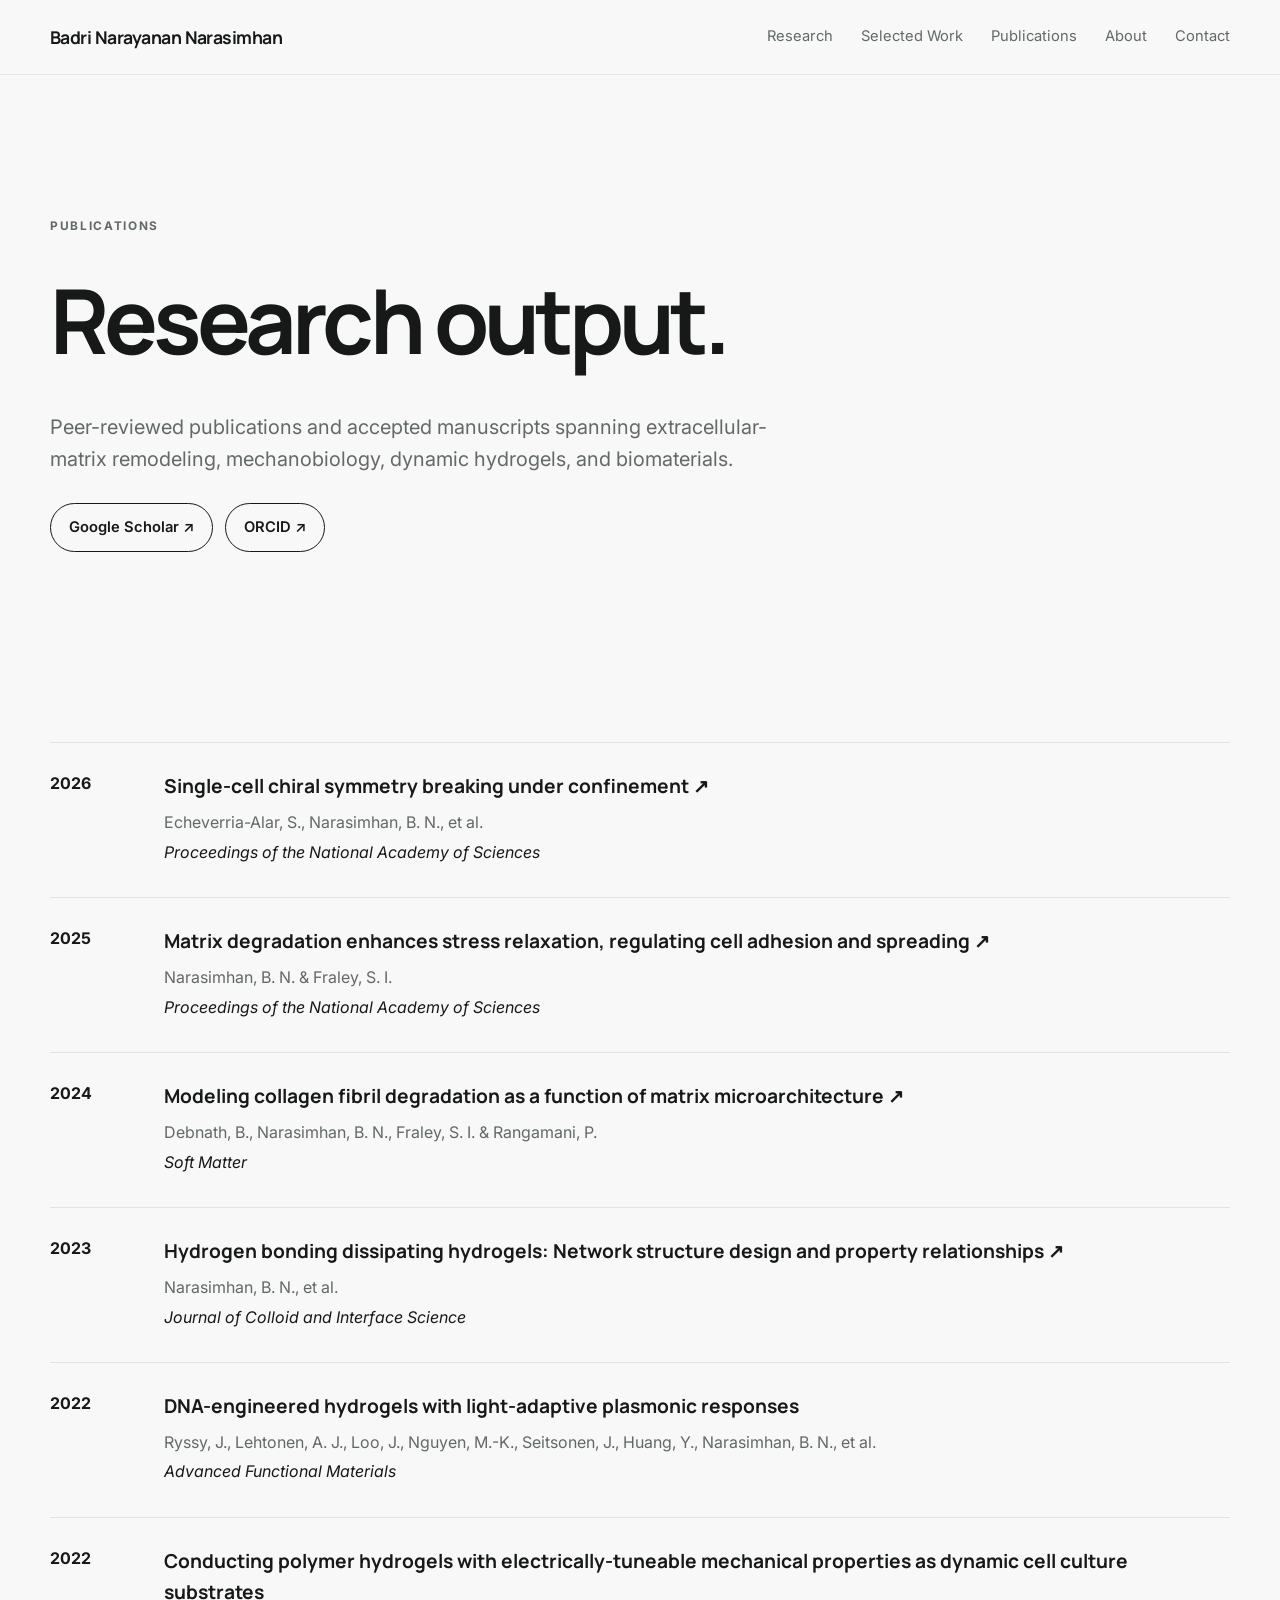
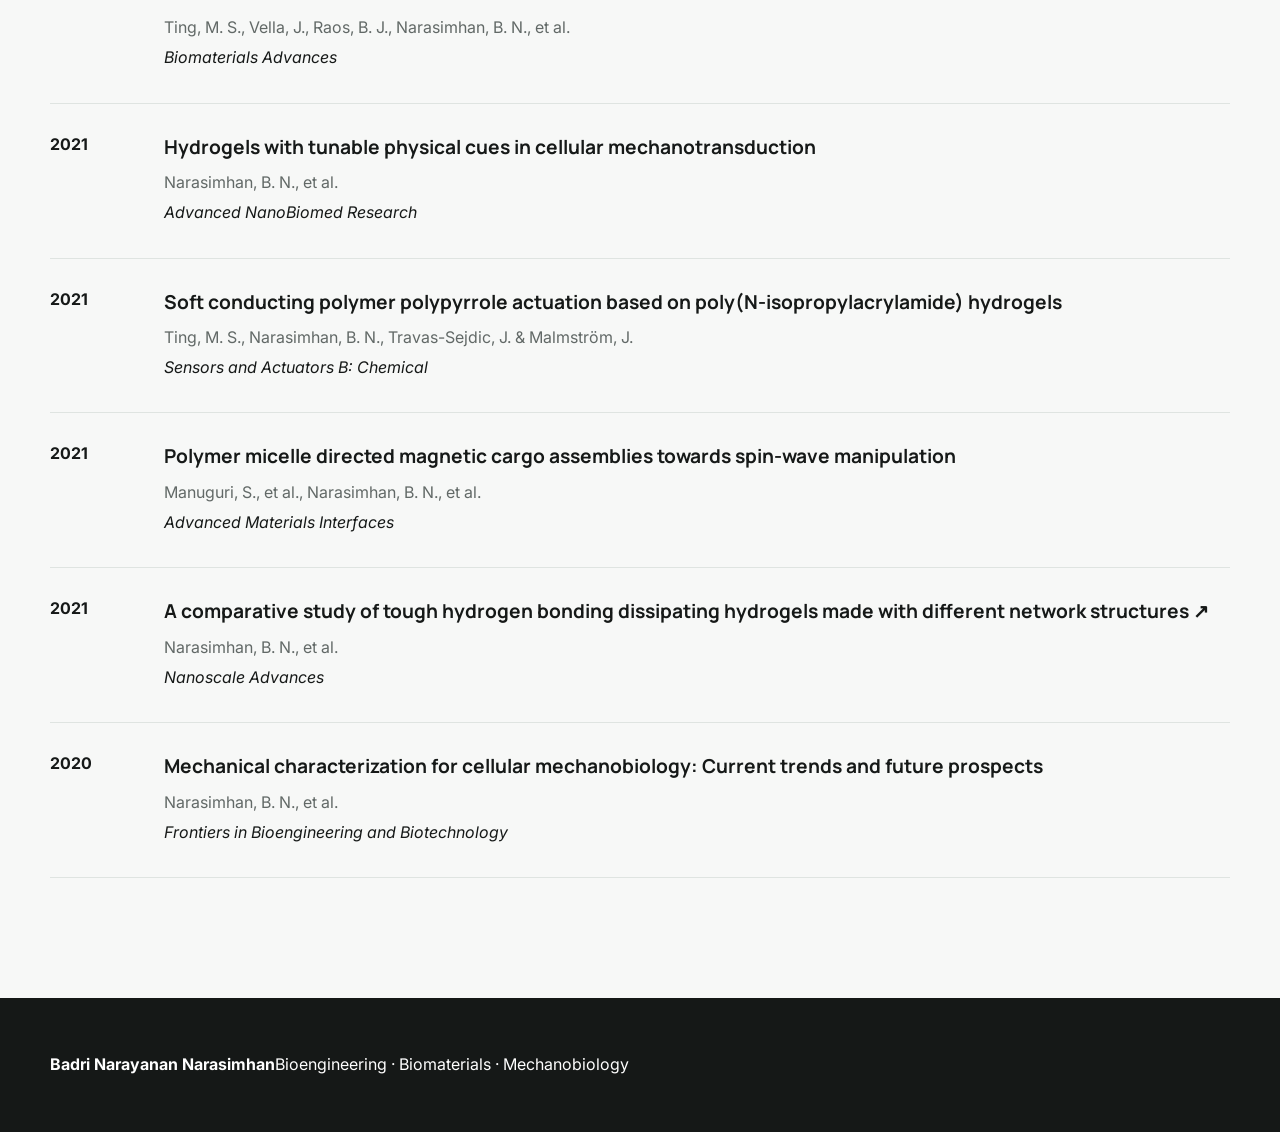
==== publications.html @ a097f14a "Add files via upload" ====
<!DOCTYPE html>
<html lang="en">
<head>
  <meta charset="UTF-8">
  <meta name="viewport" content="width=device-width, initial-scale=1.0">
  <title>Publications | Badri Narayanan Narasimhan</title>
  <link rel="preconnect" href="https://fonts.googleapis.com">
  <link rel="preconnect" href="https://fonts.gstatic.com" crossorigin>
  <link href="https://fonts.googleapis.com/css2?family=Inter:wght@400;500;600&family=Manrope:wght@500;600;700&display=swap" rel="stylesheet">
  <link rel="stylesheet" href="style.css">
</head>
<body>
<header class="site-header">
  <div class="container nav-wrap">
    <a class="brand" href="index.html">Badri Narayanan Narasimhan</a>
    <nav class="nav">
      <a href="index.html#research">Research</a>
      <a href="index.html#work">Selected Work</a>
      <a href="publications.html">Publications</a>
      <a href="index.html#about">About</a>
      <a href="index.html#contact">Contact</a>
    </nav>
  </div>
</header>
<main>
<section class="page-hero container">
  <p class="eyebrow">PUBLICATIONS</p>
  <h1>Research output.</h1>
  <p>Peer-reviewed publications and accepted manuscripts spanning extracellular-matrix remodeling, mechanobiology, dynamic hydrogels, and biomaterials.</p>
  <div class="about-actions">
    <a class="button button-primary" href="https://scholar.google.com/scholar?q=%22Badri+Narayanan+Narasimhan%22" target="_blank" rel="noopener">Google Scholar ↗</a>
    <a class="button button-secondary" href="https://orcid.org/0000-0002-2936-0398" target="_blank" rel="noopener">ORCID ↗</a>
  </div>
</section>
<section class="section container">
<div class="full-pub-list">
<article class="full-pub"><div class="full-pub-year">2026</div><div><h3><a href="https://www.biorxiv.org/content/10.64898/2025.12.23.696323v3" target="_blank" rel="noopener">Single-cell chiral symmetry breaking under confinement ↗</a></h3><p>Echeverria-Alar, S., Narasimhan, B. N., et al.</p><p class="journal">Proceedings of the National Academy of Sciences</p></div></article><article class="full-pub"><div class="full-pub-year">2025</div><div><h3><a href="https://www.pnas.org/doi/full/10.1073/pnas.2416771122" target="_blank" rel="noopener">Matrix degradation enhances stress relaxation, regulating cell adhesion and spreading ↗</a></h3><p>Narasimhan, B. N. & Fraley, S. I.</p><p class="journal">Proceedings of the National Academy of Sciences</p></div></article><article class="full-pub"><div class="full-pub-year">2024</div><div><h3><a href="https://pubs.rsc.org/de-at/content/articlelanding/2024/sm/d4sm00971a" target="_blank" rel="noopener">Modeling collagen fibril degradation as a function of matrix microarchitecture ↗</a></h3><p>Debnath, B., Narasimhan, B. N., Fraley, S. I. & Rangamani, P.</p><p class="journal">Soft Matter</p></div></article><article class="full-pub"><div class="full-pub-year">2023</div><div><h3><a href="https://doi.org/10.1016/j.jcis.2022.11.120" target="_blank" rel="noopener">Hydrogen bonding dissipating hydrogels: Network structure design and property relationships ↗</a></h3><p>Narasimhan, B. N., et al.</p><p class="journal">Journal of Colloid and Interface Science</p></div></article><article class="full-pub"><div class="full-pub-year">2022</div><div><h3>DNA-engineered hydrogels with light-adaptive plasmonic responses</h3><p>Ryssy, J., Lehtonen, A. J., Loo, J., Nguyen, M.-K., Seitsonen, J., Huang, Y., Narasimhan, B. N., et al.</p><p class="journal">Advanced Functional Materials</p></div></article><article class="full-pub"><div class="full-pub-year">2022</div><div><h3>Conducting polymer hydrogels with electrically-tuneable mechanical properties as dynamic cell culture substrates</h3><p>Ting, M. S., Vella, J., Raos, B. J., Narasimhan, B. N., et al.</p><p class="journal">Biomaterials Advances</p></div></article><article class="full-pub"><div class="full-pub-year">2021</div><div><h3>Hydrogels with tunable physical cues in cellular mechanotransduction</h3><p>Narasimhan, B. N., et al.</p><p class="journal">Advanced NanoBiomed Research</p></div></article><article class="full-pub"><div class="full-pub-year">2021</div><div><h3>Soft conducting polymer polypyrrole actuation based on poly(N-isopropylacrylamide) hydrogels</h3><p>Ting, M. S., Narasimhan, B. N., Travas-Sejdic, J. & Malmström, J.</p><p class="journal">Sensors and Actuators B: Chemical</p></div></article><article class="full-pub"><div class="full-pub-year">2021</div><div><h3>Polymer micelle directed magnetic cargo assemblies towards spin-wave manipulation</h3><p>Manuguri, S., et al., Narasimhan, B. N., et al.</p><p class="journal">Advanced Materials Interfaces</p></div></article><article class="full-pub"><div class="full-pub-year">2021</div><div><h3><a href="https://pubs.rsc.org/en/content/articlelanding/2021/na/d1na00103e" target="_blank" rel="noopener">A comparative study of tough hydrogen bonding dissipating hydrogels made with different network structures ↗</a></h3><p>Narasimhan, B. N., et al.</p><p class="journal">Nanoscale Advances</p></div></article><article class="full-pub"><div class="full-pub-year">2020</div><div><h3>Mechanical characterization for cellular mechanobiology: Current trends and future prospects</h3><p>Narasimhan, B. N., et al.</p><p class="journal">Frontiers in Bioengineering and Biotechnology</p></div></article>
</div>
</section>
</main>
<footer class="site-footer"><div class="container"><strong>Badri Narayanan Narasimhan</strong><span>Bioengineering · Biomaterials · Mechanobiology</span></div></footer>
</body></html>
---- style.css ----
:root {
  --bg: #f7f8f7;
  --surface: #ffffff;
  --ink: #161918;
  --muted: #626967;
  --line: #dfe4e1;

  --green: #29b875;
  --blue: #2787c8;
  --magenta: #a52167;
  --graphite: #6f7174;

  --max: 1180px;
}

* {
  box-sizing: border-box;
}

html {
  scroll-behavior: smooth;
}

body {
  margin: 0;
  background: var(--bg);
  color: var(--ink);
  font-family: "Inter", sans-serif;
  line-height: 1.6;
}

a {
  color: inherit;
  text-decoration: none;
}

.container {
  width: min(calc(100% - 40px), var(--max));
  margin: 0 auto;
}

.site-header {
  position: sticky;
  top: 0;
  z-index: 100;
  background: rgba(247, 248, 247, 0.92);
  backdrop-filter: blur(14px);
  border-bottom: 1px solid rgba(223, 228, 225, 0.8);
}

.nav-wrap {
  min-height: 74px;
  display: flex;
  align-items: center;
  justify-content: space-between;
  gap: 30px;
}

.brand {
  font-family: "Manrope", sans-serif;
  font-weight: 700;
  letter-spacing: -0.03em;
  font-size: 1.1rem;
}

.nav {
  display: flex;
  gap: 28px;
  font-size: 0.92rem;
}

.nav a {
  color: var(--muted);
}

.nav a:hover {
  color: var(--ink);
}

.hero {
  min-height: 720px;
  display: grid;
  grid-template-columns: 1.08fr 0.92fr;
  align-items: center;
  gap: 70px;
  padding-top: 80px;
  padding-bottom: 80px;
}

.eyebrow,
.section-kicker,
.work-category {
  font-size: 0.74rem;
  font-weight: 700;
  letter-spacing: 0.14em;
  text-transform: uppercase;
  color: var(--muted);
}

.hero h1 {
  margin: 14px 0 26px;
  max-width: 780px;
  font-family: "Manrope", sans-serif;
  font-size: clamp(3.5rem, 7vw, 6.6rem);
  line-height: 0.98;
  letter-spacing: -0.055em;
}

.hero-text {
  max-width: 680px;
  color: var(--muted);
  font-size: 1.14rem;
}

.hero-actions {
  display: flex;
  gap: 14px;
  margin-top: 34px;
}

.button {
  display: inline-flex;
  align-items: center;
  justify-content: center;
  padding: 12px 18px;
  border-radius: 999px;
  font-weight: 600;
  font-size: 0.92rem;
  border: 1px solid var(--ink);
}

.button.primary {
  background: var(--ink);
  color: white;
}

.button.secondary {
  background: transparent;
}

.hero-visual {
  position: relative;
  height: 500px;
  border-radius: 28px;
  overflow: hidden;
  background:
    radial-gradient(circle at 22% 24%, rgba(41,184,117,0.12), transparent 24%),
    radial-gradient(circle at 76% 30%, rgba(39,135,200,0.14), transparent 25%),
    radial-gradient(circle at 68% 78%, rgba(165,33,103,0.12), transparent 26%),
    #eef2f0;
}

.matrix {
  position: absolute;
  width: 360px;
  height: 160px;
  border: 2px solid rgba(22,25,24,0.15);
  border-radius: 50%;
  transform: rotate(-18deg);
}

.matrix::before,
.matrix::after {
  content: "";
  position: absolute;
  inset: 20px;
  border: 2px solid rgba(22,25,24,0.10);
  border-radius: 50%;
}

.matrix::after {
  inset: 42px;
}

.matrix-a {
  left: -60px;
  top: 90px;
}

.matrix-b {
  right: -90px;
  bottom: 90px;
  transform: rotate(24deg);
}

.cell {
  position: absolute;
  border-radius: 50%;
  box-shadow: 0 8px 35px rgba(22,25,24,0.08);
}

.cell-1 {
  width: 105px;
  height: 105px;
  left: 44%;
  top: 34%;
  background: rgba(41,184,117,0.75);
}

.cell-2 {
  width: 72px;
  height: 72px;
  left: 63%;
  top: 50%;
  background: rgba(39,135,200,0.72);
}

.cell-3 {
  width: 50px;
  height: 50px;
  left: 36%;
  top: 58%;
  background: rgba(165,33,103,0.72);
}

.signal-line {
  position: absolute;
  height: 1px;
  background: rgba(22,25,24,0.35);
  transform-origin: left center;
}

.line-1 {
  width: 165px;
  left: 28%;
  top: 54%;
  transform: rotate(-17deg);
}

.line-2 {
  width: 120px;
  left: 52%;
  top: 64%;
  transform: rotate(21deg);
}

.visual-label {
  position: absolute;
  font-size: 0.74rem;
  color: var(--muted);
  background: rgba(255,255,255,0.65);
  border: 1px solid rgba(255,255,255,0.9);
  padding: 6px 10px;
  border-radius: 999px;
  backdrop-filter: blur(6px);
}

.label-a { left: 9%; top: 15%; }
.label-b { right: 10%; top: 27%; }
.label-c { right: 9%; bottom: 14%; }

.vision {
  padding: 100px 0;
  background: var(--surface);
  border-top: 1px solid var(--line);
  border-bottom: 1px solid var(--line);
}

.split {
  display: grid;
  grid-template-columns: 0.85fr 1.15fr;
  gap: 90px;
}

h2 {
  margin: 8px 0 20px;
  font-family: "Manrope", sans-serif;
  font-size: clamp(2rem, 4vw, 3.35rem);
  line-height: 1.1;
  letter-spacing: -0.045em;
}

.vision-copy {
  font-size: 1.08rem;
  color: var(--muted);
}

.section {
  padding-top: 120px;
  padding-bottom: 120px;
}

.section-heading {
  max-width: 760px;
  margin-bottom: 52px;
}

.section-heading > p:last-child {
  color: var(--muted);
}

.theme-grid {
  display: grid;
  grid-template-columns: repeat(2, 1fr);
  gap: 18px;
}

.theme-card {
  position: relative;
  min-height: 320px;
  padding: 34px;
  background: var(--surface);
  border: 1px solid var(--line);
  border-radius: 22px;
  overflow: hidden;
}

.theme-card::before {
  content: "";
  position: absolute;
  inset: 0 auto 0 0;
  width: 6px;
  background: var(--accent);
}

.theme-green { --accent: var(--green); }
.theme-blue { --accent: var(--blue); }
.theme-magenta { --accent: var(--magenta); }
.theme-graphite { --accent: var(--graphite); }

.theme-number {
  color: var(--accent);
  font-size: 0.8rem;
  font-weight: 700;
  letter-spacing: 0.1em;
}

.theme-card h3 {
  max-width: 420px;
  margin: 65px 0 14px;
  font-family: "Manrope", sans-serif;
  font-size: 1.7rem;
  letter-spacing: -0.03em;
}

.theme-card p {
  max-width: 520px;
  color: var(--muted);
}

.theme-tag {
  position: absolute;
  bottom: 28px;
  font-size: 0.82rem;
  color: var(--accent);
  font-weight: 600;
}

.concept-band {
  padding: 100px 0;
  background: #151817;
  color: white;
}

.concept-band .section-kicker {
  color: #a7afab;
}

.concept-flow {
  margin-top: 48px;
  display: grid;
  grid-template-columns: 1fr auto 1fr auto 1fr auto 1fr;
  gap: 22px;
  align-items: center;
}

.concept-step {
  padding: 24px;
  border: 1px solid rgba(255,255,255,0.15);
  border-radius: 18px;
  min-height: 150px;
}

.concept-step span {
  display: block;
  color: #9ea7a3;
  font-size: 0.75rem;
  margin-bottom: 24px;
}

.concept-step strong {
  display: block;
  font-family: "Manrope", sans-serif;
  font-size: 1.15rem;
}

.concept-step small {
  display: block;
  margin-top: 8px;
  color: #aeb6b2;
}

.flow-arrow {
  color: #7d8782;
  font-size: 1.4rem;
}

.work-grid {
  display: grid;
  grid-template-columns: repeat(3, 1fr);
  gap: 24px;
}

.work-card {
  background: var(--surface);
  border: 1px solid var(--line);
  border-radius: 20px;
  overflow: hidden;
}

.work-image {
  height: 250px;
  background: #e9eeeb;
  display: flex;
  align-items: center;
  justify-content: center;
  color: #7d8581;
  font-size: 0.84rem;
}

.work-card > p,
.work-card > h3 {
  margin-left: 24px;
  margin-right: 24px;
}

.work-card .work-category {
  margin-top: 24px;
}

.work-card h3 {
  font-family: "Manrope", sans-serif;
  font-size: 1.25rem;
  letter-spacing: -0.025em;
  line-height: 1.25;
}

.work-card > p:last-child {
  color: var(--muted);
  padding-bottom: 22px;
}

.publications {
  padding: 110px 0;
  background: var(--surface);
  border-top: 1px solid var(--line);
  border-bottom: 1px solid var(--line);
}

.muted {
  color: var(--muted);
}

.publication-list article {
  display: grid;
  grid-template-columns: 74px 1fr;
  gap: 18px;
  padding: 22px 0;
  border-bottom: 1px solid var(--line);
}

.pub-year {
  font-weight: 700;
  color: var(--muted);
}

.publication-list h3 {
  margin: 0 0 6px;
  font-size: 1rem;
}

.publication-list p {
  margin: 0;
  color: var(--muted);
  font-size: 0.92rem;
}

.about-grid {
  display: grid;
  grid-template-columns: 0.72fr 1.28fr;
  gap: 80px;
  align-items: center;
}

.about-photo {
  min-height: 440px;
}

.photo-placeholder {
  min-height: 440px;
  border-radius: 24px;
  background: #e7ece9;
  display: flex;
  align-items: center;
  justify-content: center;
  color: #7b8480;
}

.about-lead {
  font-size: 1.15rem;
}

.about-grid p {
  color: var(--muted);
}

.about-links {
  display: flex;
  flex-wrap: wrap;
  gap: 10px;
  margin-top: 28px;
}

.about-links a {
  padding: 9px 13px;
  border: 1px solid var(--line);
  border-radius: 999px;
  font-size: 0.86rem;
  background: var(--surface);
}

footer {
  padding: 54px 0;
  background: #151817;
  color: white;
}

.footer-wrap {
  display: flex;
  align-items: center;
  justify-content: space-between;
  gap: 30px;
}

footer p {
  margin: 6px 0 0;
  color: #9ba4a0;
}

.footer-right {
  display: flex;
  gap: 22px;
}

.footer-right a {
  color: #d7dcda;
}

@media (max-width: 900px) {
  .nav {
    display: none;
  }

  .hero {
    grid-template-columns: 1fr;
    min-height: auto;
    gap: 50px;
  }

  .hero-visual {
    height: 390px;
  }

  .split,
  .about-grid {
    grid-template-columns: 1fr;
    gap: 38px;
  }

  .theme-grid,
  .work-grid {
    grid-template-columns: 1fr;
  }

  .concept-flow {
    grid-template-columns: 1fr;
  }

  .flow-arrow {
    transform: rotate(90deg);
    justify-self: center;
  }
}

@media (max-width: 600px) {
  .container {
    width: min(calc(100% - 28px), var(--max));
  }

  .hero {
    padding-top: 54px;
    padding-bottom: 54px;
  }

  .hero h1 {
    font-size: 3.45rem;
  }

  .section,
  .vision,
  .publications,
  .concept-band {
    padding-top: 76px;
    padding-bottom: 76px;
  }

  .theme-card {
    min-height: 300px;
    padding: 28px;
  }

  .footer-wrap {
    align-items: flex-start;
    flex-direction: column;
  }
}


/* V2 refinements */
.hero h1 {
  font-size: clamp(3.0rem, 5.2vw, 5.25rem);
  line-height: 1.00;
  max-width: 760px;
}

.hero-subline {
  max-width: 700px;
  margin: -4px 0 22px;
  font-family: "Manrope", sans-serif;
  font-size: clamp(1.35rem, 2vw, 2rem);
  line-height: 1.22;
  letter-spacing: -0.03em;
  color: #343a37;
}

.theme-card {
  min-height: 260px;
  padding: 30px 34px;
}

.theme-card h3 {
  margin: 34px 0 12px;
}

.theme-tag {
  bottom: 24px;
}

.theme-glyph {
  position: absolute;
  top: 26px;
  right: 30px;
  width: 112px;
  height: 64px;
  opacity: .16;
  color: var(--accent);
}

.theme-glyph i {
  position: absolute;
  display: block;
  border: 2px solid currentColor;
}

/* immune: matrix line + two interacting cells */
.glyph-immune:before,
.glyph-immune:after {
  content: "";
  position: absolute;
  left: 0;
  width: 68px;
  height: 22px;
  border: 2px solid currentColor;
  border-radius: 50%;
  transform: rotate(-12deg);
}
.glyph-immune:before { top: 10px; }
.glyph-immune:after { top: 27px; }
.glyph-immune i:nth-child(1),
.glyph-immune i:nth-child(2) {
  border-radius: 50%;
  background: currentColor;
}
.glyph-immune i:nth-child(1) { width: 23px; height: 23px; right: 20px; top: 12px; }
.glyph-immune i:nth-child(2) { width: 16px; height: 16px; right: 0; top: 30px; }
.glyph-immune i:nth-child(3) { width: 22px; border-width: 1px 0 0; right: 11px; top: 31px; transform: rotate(16deg); }

/* organization: dispersed to clustered */
.glyph-org i {
  border-radius: 50%;
  background: currentColor;
}
.glyph-org i:nth-child(1) { width: 14px; height: 14px; left: 2px; top: 28px; }
.glyph-org i:nth-child(2) { width: 17px; height: 17px; left: 33px; top: 16px; }
.glyph-org i:nth-child(3) { width: 22px; height: 22px; right: 24px; top: 20px; }
.glyph-org i:nth-child(4) { width: 22px; height: 22px; right: 5px; top: 32px; }

/* material: changing network */
.glyph-material i {
  width: 78px;
  height: 24px;
  left: 14px;
  border-radius: 50%;
  transform: rotate(-10deg);
}
.glyph-material i:nth-child(1) { top: 7px; }
.glyph-material i:nth-child(2) { top: 20px; transform: rotate(8deg); }
.glyph-material i:nth-child(3) { top: 34px; transform: rotate(-4deg); }

/* state: three-state trajectory */
.glyph-state:before {
  content: "";
  position: absolute;
  left: 13px;
  right: 13px;
  top: 31px;
  border-top: 2px solid currentColor;
}
.glyph-state i {
  width: 20px;
  height: 20px;
  border-radius: 5px;
  background: currentColor;
  top: 21px;
}
.glyph-state i:nth-child(1) { left: 3px; opacity: .65; }
.glyph-state i:nth-child(2) { left: 46px; opacity: .8; transform: rotate(45deg); }
.glyph-state i:nth-child(3) { right: 3px; }

@media (max-width: 600px) {
  .hero h1 { font-size: 3rem; }
  .hero-subline { font-size: 1.35rem; }
  .theme-glyph { width: 90px; right: 20px; }
}


/* V3: selected research portfolio */
.selected-work { padding-top: 105px; }
.feature-project {
  display: grid; grid-template-columns: 1.45fr .75fr; gap: 46px; align-items: center;
  margin-top: 46px; padding: 26px; background: var(--surface); border: 1px solid var(--line);
  border-radius: 26px;
}
.project-image { background:#f1f3f2; border-radius:18px; overflow:hidden; }
.project-image img, .collab-image img { display:block; width:100%; height:100%; object-fit:contain; }
.project-image-large { height: 390px; }
.project-copy h3, .project-card h3 { font-family:"Manrope",sans-serif; letter-spacing:-.035em; }
.project-copy h3 { font-size:2rem; margin:8px 0 14px; }
.project-meta { font-size:.72rem; font-weight:700; letter-spacing:.13em; color:var(--muted); }
.text-link { display:inline-block; margin-top:14px; color:var(--ink); font-weight:600; text-decoration:none; border-bottom:1px solid #aeb5b1; }
.project-grid { display:grid; grid-template-columns:1fr 1fr; gap:20px; margin-top:20px; }
.project-card { background:var(--surface); border:1px solid var(--line); border-radius:24px; overflow:hidden; }
.project-card .project-image { height:290px; border-radius:0; border-bottom:1px solid var(--line); }
.project-card-copy { padding:28px 30px 30px; }
.project-card h3 { font-size:1.55rem; margin:8px 0 12px; }
.collab-project {
  display:grid; grid-template-columns:.9fr 1.1fr; gap:42px; align-items:center;
  margin-top:20px; padding:26px; border:1px solid var(--line); border-radius:24px; background:#fbfcfb;
}
.collab-image { height:330px; overflow:hidden; border-radius:16px; background:white; }

.publications-band { background:#eef1ef; }
.pub-list { border-top:1px solid #cfd5d1; }
.pub-row {
  display:grid; grid-template-columns:80px 1fr 30px; gap:20px; padding:24px 4px;
  border-bottom:1px solid #cfd5d1; text-decoration:none; color:var(--ink); align-items:start;
}
.pub-row:hover strong { text-decoration:underline; }
.pub-row strong { font-family:"Manrope",sans-serif; font-size:1.05rem; }
.pub-row span:nth-child(2) { line-height:1.55; color:#505754; }
.pub-row strong { color:var(--ink); }
.pub-year { font-weight:700; }
.pub-arrow { font-size:1.2rem; }
.pub-button { margin-top:28px; }

.about-section { display:grid; grid-template-columns:.38fr 1fr; gap:70px; }
.about-copy h2 { font-size:clamp(2.2rem,4vw,3.6rem); margin-top:0; }
.about-lead { font-size:1.3rem; color:var(--ink); }
.about-actions { display:flex; gap:12px; flex-wrap:wrap; margin-top:28px; }
.portrait-placeholder {
  aspect-ratio:4/5; max-width:220px; display:grid; place-items:center; border:1px dashed #b8bfbb;
  border-radius:20px; color:#8a918e; background:#f1f3f2;
}

.page-hero { padding-top:130px; padding-bottom:70px; }
.page-hero h1 { font-family:"Manrope",sans-serif; font-size:clamp(3.4rem,7vw,6rem); letter-spacing:-.055em; margin:10px 0 18px; }
.page-hero > p:not(.eyebrow) { max-width:760px; font-size:1.25rem; line-height:1.6; color:var(--muted); }
.full-pub-list { border-top:1px solid var(--line); }
.full-pub { display:grid; grid-template-columns:90px 1fr; gap:24px; padding:28px 0; border-bottom:1px solid var(--line); }
.full-pub-year { font-weight:700; }
.full-pub h3 { margin:0 0 8px; font-family:"Manrope",sans-serif; font-size:1.2rem; }
.full-pub h3 a { color:inherit; text-decoration:none; }
.full-pub h3 a:hover { text-decoration:underline; }
.full-pub p { margin:4px 0; color:var(--muted); }
.full-pub .journal { font-style:italic; color:var(--ink); }

@media (max-width: 850px) {
  .feature-project, .collab-project, .about-section { grid-template-columns:1fr; }
  .project-grid { grid-template-columns:1fr; }
  .project-image-large, .collab-image { height:auto; min-height:240px; }
}
@media (max-width: 600px) {
  .pub-row { grid-template-columns:55px 1fr 20px; gap:10px; }
  .full-pub { grid-template-columns:55px 1fr; }
}
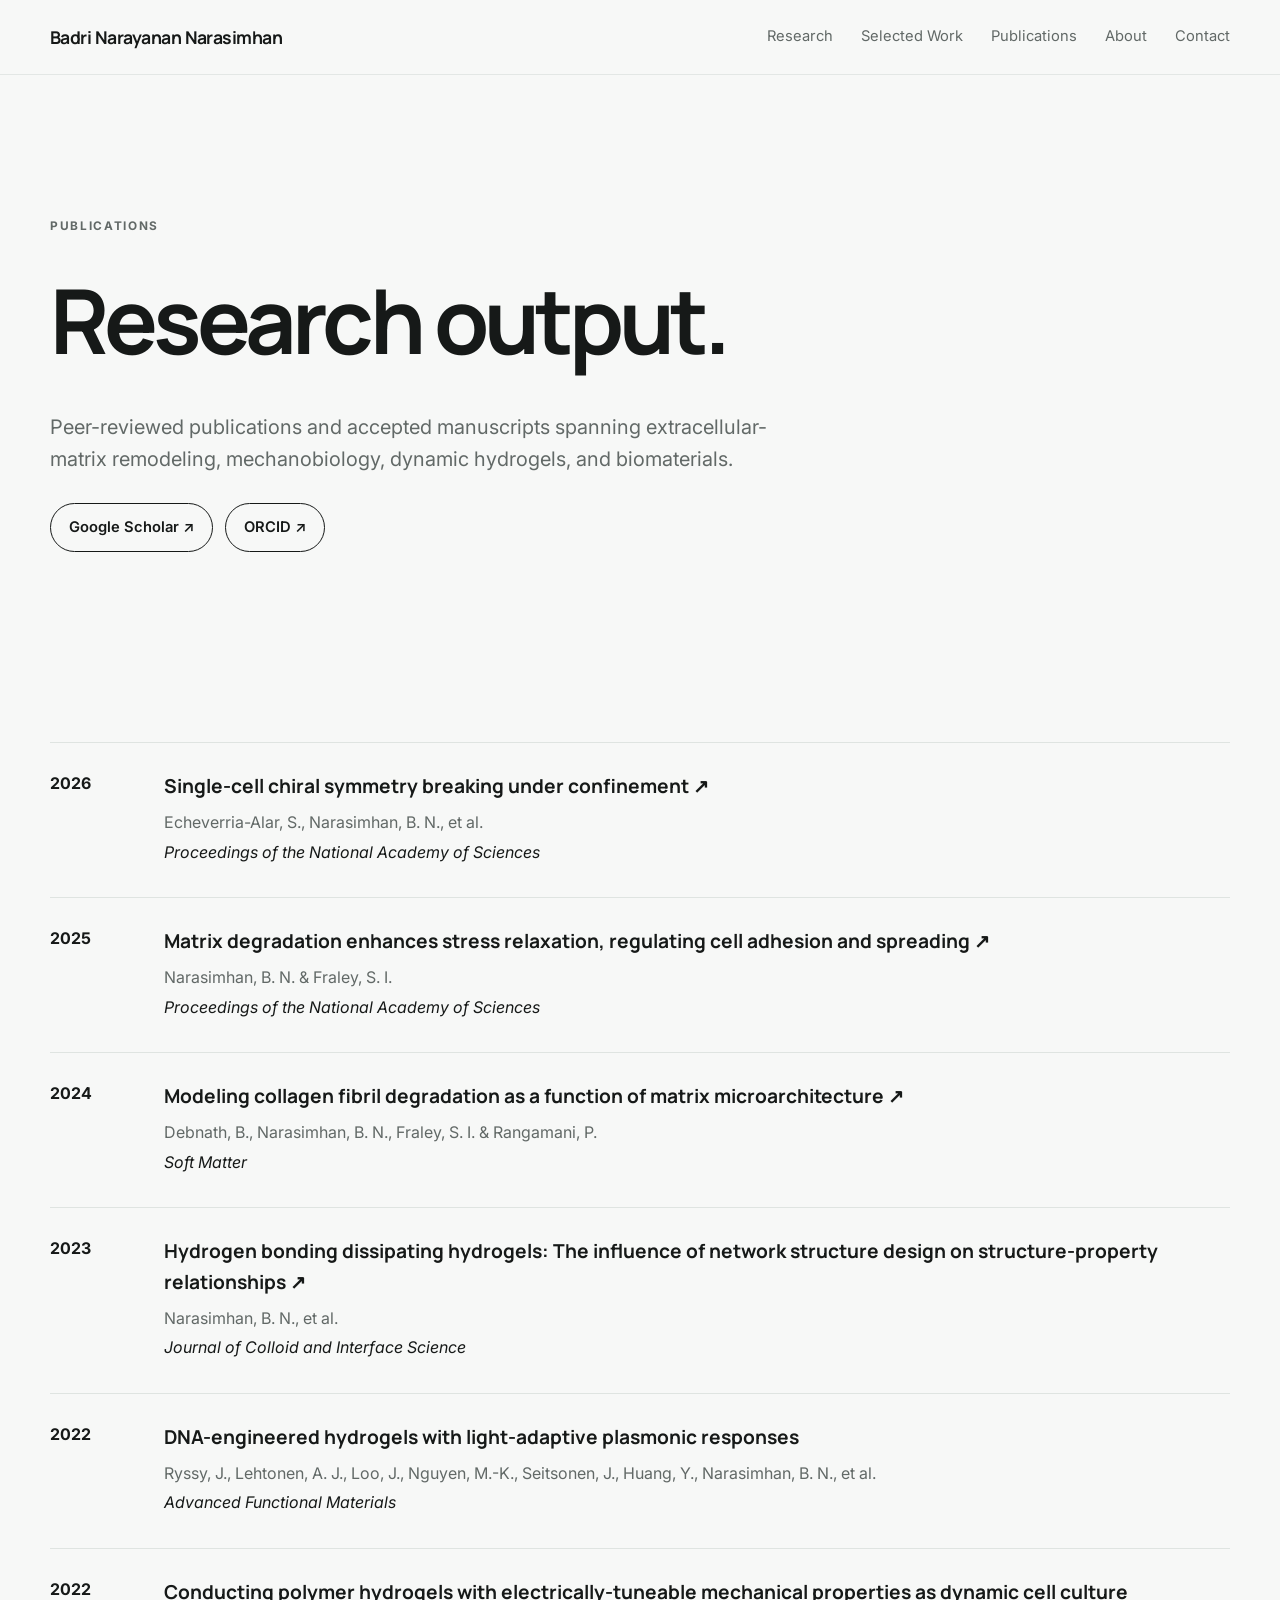
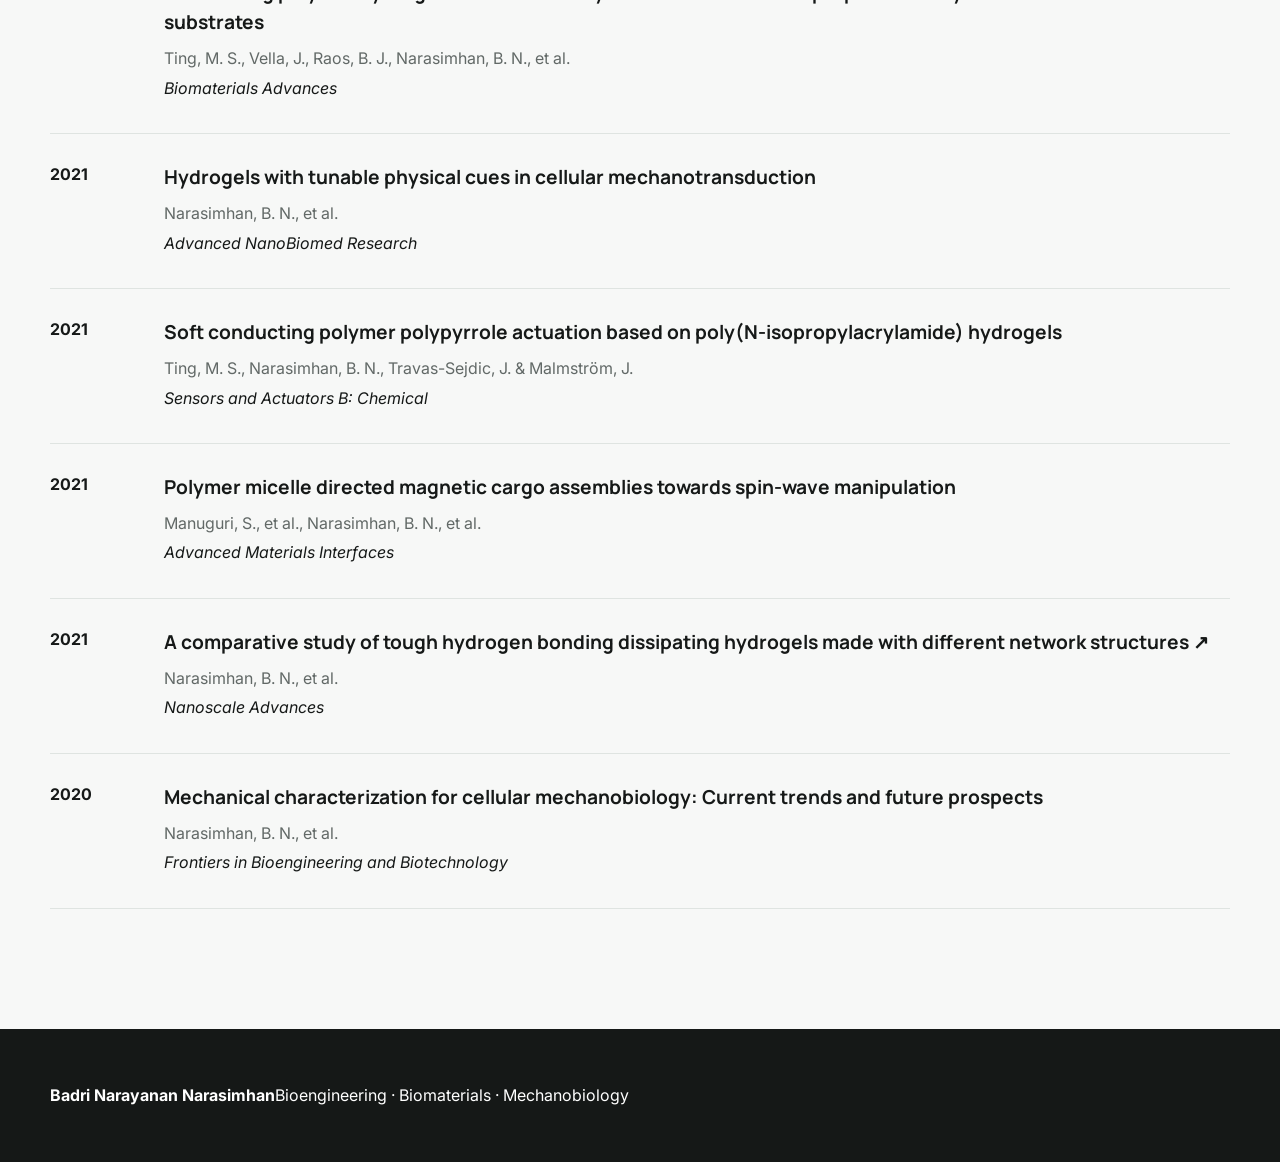
==== commit 6230d1bb: "Add files via upload" ====
--- a/publications.html
+++ b/publications.html
@@ -34,7 +34,7 @@
 </section>
 <section class="section container">
 <div class="full-pub-list">
-<article class="full-pub"><div class="full-pub-year">2026</div><div><h3><a href="https://www.biorxiv.org/content/10.64898/2025.12.23.696323v3" target="_blank" rel="noopener">Single-cell chiral symmetry breaking under confinement ↗</a></h3><p>Echeverria-Alar, S., Narasimhan, B. N., et al.</p><p class="journal">Proceedings of the National Academy of Sciences</p></div></article><article class="full-pub"><div class="full-pub-year">2025</div><div><h3><a href="https://www.pnas.org/doi/full/10.1073/pnas.2416771122" target="_blank" rel="noopener">Matrix degradation enhances stress relaxation, regulating cell adhesion and spreading ↗</a></h3><p>Narasimhan, B. N. & Fraley, S. I.</p><p class="journal">Proceedings of the National Academy of Sciences</p></div></article><article class="full-pub"><div class="full-pub-year">2024</div><div><h3><a href="https://pubs.rsc.org/de-at/content/articlelanding/2024/sm/d4sm00971a" target="_blank" rel="noopener">Modeling collagen fibril degradation as a function of matrix microarchitecture ↗</a></h3><p>Debnath, B., Narasimhan, B. N., Fraley, S. I. & Rangamani, P.</p><p class="journal">Soft Matter</p></div></article><article class="full-pub"><div class="full-pub-year">2023</div><div><h3><a href="https://doi.org/10.1016/j.jcis.2022.11.120" target="_blank" rel="noopener">Hydrogen bonding dissipating hydrogels: Network structure design and property relationships ↗</a></h3><p>Narasimhan, B. N., et al.</p><p class="journal">Journal of Colloid and Interface Science</p></div></article><article class="full-pub"><div class="full-pub-year">2022</div><div><h3>DNA-engineered hydrogels with light-adaptive plasmonic responses</h3><p>Ryssy, J., Lehtonen, A. J., Loo, J., Nguyen, M.-K., Seitsonen, J., Huang, Y., Narasimhan, B. N., et al.</p><p class="journal">Advanced Functional Materials</p></div></article><article class="full-pub"><div class="full-pub-year">2022</div><div><h3>Conducting polymer hydrogels with electrically-tuneable mechanical properties as dynamic cell culture substrates</h3><p>Ting, M. S., Vella, J., Raos, B. J., Narasimhan, B. N., et al.</p><p class="journal">Biomaterials Advances</p></div></article><article class="full-pub"><div class="full-pub-year">2021</div><div><h3>Hydrogels with tunable physical cues in cellular mechanotransduction</h3><p>Narasimhan, B. N., et al.</p><p class="journal">Advanced NanoBiomed Research</p></div></article><article class="full-pub"><div class="full-pub-year">2021</div><div><h3>Soft conducting polymer polypyrrole actuation based on poly(N-isopropylacrylamide) hydrogels</h3><p>Ting, M. S., Narasimhan, B. N., Travas-Sejdic, J. & Malmström, J.</p><p class="journal">Sensors and Actuators B: Chemical</p></div></article><article class="full-pub"><div class="full-pub-year">2021</div><div><h3>Polymer micelle directed magnetic cargo assemblies towards spin-wave manipulation</h3><p>Manuguri, S., et al., Narasimhan, B. N., et al.</p><p class="journal">Advanced Materials Interfaces</p></div></article><article class="full-pub"><div class="full-pub-year">2021</div><div><h3><a href="https://pubs.rsc.org/en/content/articlelanding/2021/na/d1na00103e" target="_blank" rel="noopener">A comparative study of tough hydrogen bonding dissipating hydrogels made with different network structures ↗</a></h3><p>Narasimhan, B. N., et al.</p><p class="journal">Nanoscale Advances</p></div></article><article class="full-pub"><div class="full-pub-year">2020</div><div><h3>Mechanical characterization for cellular mechanobiology: Current trends and future prospects</h3><p>Narasimhan, B. N., et al.</p><p class="journal">Frontiers in Bioengineering and Biotechnology</p></div></article>
+<article class="full-pub"><div class="full-pub-year">2026</div><div><h3><a href="https://www.biorxiv.org/content/10.64898/2025.12.23.696323v3" target="_blank" rel="noopener">Single-cell chiral symmetry breaking under confinement ↗</a></h3><p>Echeverria-Alar, S., Narasimhan, B. N., et al.</p><p class="journal">Proceedings of the National Academy of Sciences</p></div></article><article class="full-pub"><div class="full-pub-year">2025</div><div><h3><a href="https://www.pnas.org/doi/full/10.1073/pnas.2416771122" target="_blank" rel="noopener">Matrix degradation enhances stress relaxation, regulating cell adhesion and spreading ↗</a></h3><p>Narasimhan, B. N. & Fraley, S. I.</p><p class="journal">Proceedings of the National Academy of Sciences</p></div></article><article class="full-pub"><div class="full-pub-year">2024</div><div><h3><a href="https://pubs.rsc.org/de-at/content/articlelanding/2024/sm/d4sm00971a" target="_blank" rel="noopener">Modeling collagen fibril degradation as a function of matrix microarchitecture ↗</a></h3><p>Debnath, B., Narasimhan, B. N., Fraley, S. I. & Rangamani, P.</p><p class="journal">Soft Matter</p></div></article><article class="full-pub"><div class="full-pub-year">2023</div><div><h3><a href="https://doi.org/10.1016/j.jcis.2022.10.029" target="_blank" rel="noopener">Hydrogen bonding dissipating hydrogels: The influence of network structure design on structure-property relationships ↗</a></h3><p>Narasimhan, B. N., et al.</p><p class="journal">Journal of Colloid and Interface Science</p></div></article><article class="full-pub"><div class="full-pub-year">2022</div><div><h3>DNA-engineered hydrogels with light-adaptive plasmonic responses</h3><p>Ryssy, J., Lehtonen, A. J., Loo, J., Nguyen, M.-K., Seitsonen, J., Huang, Y., Narasimhan, B. N., et al.</p><p class="journal">Advanced Functional Materials</p></div></article><article class="full-pub"><div class="full-pub-year">2022</div><div><h3>Conducting polymer hydrogels with electrically-tuneable mechanical properties as dynamic cell culture substrates</h3><p>Ting, M. S., Vella, J., Raos, B. J., Narasimhan, B. N., et al.</p><p class="journal">Biomaterials Advances</p></div></article><article class="full-pub"><div class="full-pub-year">2021</div><div><h3>Hydrogels with tunable physical cues in cellular mechanotransduction</h3><p>Narasimhan, B. N., et al.</p><p class="journal">Advanced NanoBiomed Research</p></div></article><article class="full-pub"><div class="full-pub-year">2021</div><div><h3>Soft conducting polymer polypyrrole actuation based on poly(N-isopropylacrylamide) hydrogels</h3><p>Ting, M. S., Narasimhan, B. N., Travas-Sejdic, J. & Malmström, J.</p><p class="journal">Sensors and Actuators B: Chemical</p></div></article><article class="full-pub"><div class="full-pub-year">2021</div><div><h3>Polymer micelle directed magnetic cargo assemblies towards spin-wave manipulation</h3><p>Manuguri, S., et al., Narasimhan, B. N., et al.</p><p class="journal">Advanced Materials Interfaces</p></div></article><article class="full-pub"><div class="full-pub-year">2021</div><div><h3><a href="https://pubs.rsc.org/en/content/articlelanding/2021/na/d1na00103e" target="_blank" rel="noopener">A comparative study of tough hydrogen bonding dissipating hydrogels made with different network structures ↗</a></h3><p>Narasimhan, B. N., et al.</p><p class="journal">Nanoscale Advances</p></div></article><article class="full-pub"><div class="full-pub-year">2020</div><div><h3>Mechanical characterization for cellular mechanobiology: Current trends and future prospects</h3><p>Narasimhan, B. N., et al.</p><p class="journal">Frontiers in Bioengineering and Biotechnology</p></div></article>
 </div>
 </section>
 </main>
--- a/style.css
+++ b/style.css
@@ -803,3 +803,122 @@
   .pub-row { grid-template-columns:55px 1fr 20px; gap:10px; }
   .full-pub { grid-template-columns:55px 1fr; }
 }
+
+
+/* V4: state spaces, emerging directions, expertise */
+.state-space-band { padding: 105px 0; }
+.state-space-intro {
+  display:grid; grid-template-columns: .95fr 1.05fr; gap:70px; align-items:start;
+  margin:18px 0 42px;
+}
+.state-space-intro h2 {
+  font-family:"Manrope",sans-serif; font-size:clamp(2.3rem,4vw,4rem);
+  line-height:1.05; letter-spacing:-.045em; margin:0;
+}
+.state-space-intro p { margin:4px 0 0; font-size:1.12rem; line-height:1.7; color:var(--muted); }
+.coupling-example {
+  display:flex; align-items:center; justify-content:center; gap:18px; flex-wrap:wrap;
+  padding:17px 22px; margin-bottom:24px; border:1px solid #cfd5d1; border-radius:999px;
+  background:rgba(255,255,255,.62); font-weight:600;
+}
+.coupling-example b { color:var(--green); font-size:1.2rem; }
+.state-space-flow { display:grid; grid-template-columns:1fr auto 1fr auto 1fr; gap:16px; align-items:stretch; }
+.state-box {
+  padding:28px; min-height:180px; border-radius:22px; background:white; border:1px solid var(--line);
+  display:flex; flex-direction:column;
+}
+.state-box:nth-child(1) { border-top:5px solid var(--green); }
+.state-box:nth-child(3) { border-top:5px solid var(--blue); }
+.state-box:nth-child(5) { border-top:5px solid var(--magenta); }
+.state-index { font-size:.72rem; letter-spacing:.14em; color:var(--muted); font-weight:700; }
+.state-box strong { font-family:"Manrope",sans-serif; font-size:1.35rem; margin:32px 0 10px; }
+.state-box small { line-height:1.55; color:var(--muted); }
+
+.emerging-section { background:#f0f3f1; }
+.direction-grid { display:grid; grid-template-columns:repeat(2,1fr); gap:18px; margin-top:42px; }
+.direction-card {
+  padding:32px; min-height:255px; background:white; border:1px solid var(--line); border-radius:22px;
+}
+.direction-card > span { font-size:.72rem; letter-spacing:.14em; font-weight:700; color:var(--green); }
+.direction-card h3 {
+  font-family:"Manrope",sans-serif; font-size:1.55rem; letter-spacing:-.03em; margin:42px 0 12px;
+}
+.direction-card p { color:var(--muted); line-height:1.65; margin:0; }
+.research-loop {
+  display:flex; justify-content:center; align-items:center; gap:20px; flex-wrap:wrap;
+  margin-top:28px; padding:24px; border-top:1px solid #ccd3cf; border-bottom:1px solid #ccd3cf;
+  font-family:"Manrope",sans-serif; letter-spacing:.08em;
+}
+.research-loop i { font-style:normal; color:var(--green); }
+
+.expertise-grid { display:grid; grid-template-columns:repeat(2,1fr); gap:18px; margin-top:40px; }
+.expertise-grid article { padding:28px 30px; border:1px solid var(--line); border-radius:20px; background:var(--surface); }
+.expertise-grid h3 { font-family:"Manrope",sans-serif; margin:0 0 12px; font-size:1.25rem; letter-spacing:-.025em; }
+.expertise-grid p { color:var(--muted); line-height:1.65; margin:0; }
+.expertise-grid small { display:block; margin-top:12px; color:#747b78; line-height:1.5; }
+
+@media (max-width: 900px) {
+  .state-space-intro { grid-template-columns:1fr; gap:24px; }
+  .state-space-flow { grid-template-columns:1fr; }
+  .state-space-flow .flow-arrow { transform:rotate(90deg); justify-self:center; }
+  .direction-grid, .expertise-grid { grid-template-columns:1fr; }
+}
+
+/* V5 visual redesign */
+.state-space-band { padding:110px 0; background:#f4f6f5; }
+.state-title-row { display:grid; grid-template-columns:1.05fr .95fr; gap:80px; margin:18px 0 64px; }
+.state-title-row h2 { margin:0; font-family:"Manrope",sans-serif; font-size:clamp(2.6rem,4.6vw,4.8rem); line-height:1.02; letter-spacing:-.055em; }
+.state-title-row p { margin:8px 0 0; color:var(--muted); font-size:1.08rem; line-height:1.75; max-width:620px; }
+.state-map { display:grid; grid-template-columns:1.15fr 110px 1fr 110px 1.1fr; align-items:start; }
+.state-node { min-height:340px; padding:28px 8px 24px 0; border-top:3px solid; }
+.state-ecm { border-color:var(--green); }
+.state-cell { border-color:var(--blue); }
+.state-multi { border-color:var(--magenta); }
+.state-node > span { font-size:.68rem; font-weight:700; letter-spacing:.14em; color:#747b78; }
+.state-node h3 { margin:34px 0 25px; font-family:"Manrope",sans-serif; font-size:1.7rem; letter-spacing:-.035em; }
+.state-node > p { margin:0; color:var(--muted); font-size:1.02rem; line-height:1.85; }
+.state-connector { align-self:center; display:flex; flex-direction:column; align-items:center; gap:6px; color:#858c89; }
+.state-connector span { font-size:.65rem; letter-spacing:.12em; text-transform:uppercase; }
+.state-connector b { font-size:1.8rem; font-weight:400; }
+.relation-note { margin-top:28px; padding:16px 0 0; border-top:1px solid #cfd5d1; }
+.relation-note small { display:block; margin-bottom:9px; color:#7a817e; font-size:.64rem; letter-spacing:.12em; }
+.relation-note strong { font-size:.9rem; }
+.relation-note i { font-style:normal; color:var(--green); padding:0 5px; }
+.state-question { margin:26px 0 0; padding:22px 0; border-top:1px solid #cbd1ce; border-bottom:1px solid #cbd1ce; font-size:1.06rem; }
+.state-question strong { color:var(--green); margin-right:8px; }
+
+.expertise-lines { margin-top:42px; border-top:1px solid var(--line); }
+.expertise-lines article { display:grid; grid-template-columns:55px 310px 1fr; gap:24px; align-items:center; padding:23px 0; border-bottom:1px solid var(--line); }
+.expertise-lines article > span { font-size:.7rem; letter-spacing:.12em; color:#858c89; font-weight:700; }
+.expertise-lines h3 { margin:0; font-family:"Manrope",sans-serif; font-size:1.15rem; }
+.expertise-lines p { margin:0; color:var(--muted); line-height:1.55; }
+
+.collaboration-band { padding:105px 0; background:#151918; color:white; }
+.collaboration-layout { display:grid; grid-template-columns:.8fr 1.2fr; gap:90px; }
+.collaboration-layout h2 { margin:14px 0 0; font-family:"Manrope",sans-serif; font-size:clamp(2.4rem,4vw,4rem); line-height:1.06; letter-spacing:-.045em; }
+.collab-lead { margin:5px 0 30px; color:#b9bfbc; font-size:1.1rem; line-height:1.75; }
+.discipline-chain { display:flex; gap:10px; align-items:center; flex-wrap:wrap; padding:22px 0; border-top:1px solid #39403d; border-bottom:1px solid #39403d; }
+.discipline-chain span { font-size:.82rem; font-weight:600; }
+.discipline-chain i { font-style:normal; color:var(--green); }
+.collab-highlight { margin-top:30px; padding-left:18px; border-left:3px solid var(--green); }
+.collab-highlight strong { font-family:"Manrope",sans-serif; }
+.collab-highlight p { color:#aeb5b1; line-height:1.65; margin:8px 0 0; }
+.collab-meta { margin:18px 0 0; font-size:.72rem; color:#7c8480; letter-spacing:.03em; }
+
+.compact-heading { max-width:760px; }
+.service-list { margin-top:38px; border-top:1px solid var(--line); }
+.service-list > div { display:grid; grid-template-columns:280px 1fr; gap:30px; padding:22px 0; border-bottom:1px solid var(--line); }
+.service-list strong { font-family:"Manrope",sans-serif; }
+.service-list span { color:var(--muted); }
+
+@media(max-width:900px){
+ .state-title-row,.collaboration-layout{grid-template-columns:1fr;gap:26px}
+ .state-map{grid-template-columns:1fr}
+ .state-connector{min-height:55px;justify-content:center}
+ .state-connector span{display:none}.state-connector b{transform:rotate(90deg)}
+ .state-node{min-height:auto;padding-bottom:30px}
+ .expertise-lines article{grid-template-columns:40px 1fr}.expertise-lines p{grid-column:2}
+}
+@media(max-width:600px){
+ .service-list>div{grid-template-columns:1fr;gap:7px}
+}
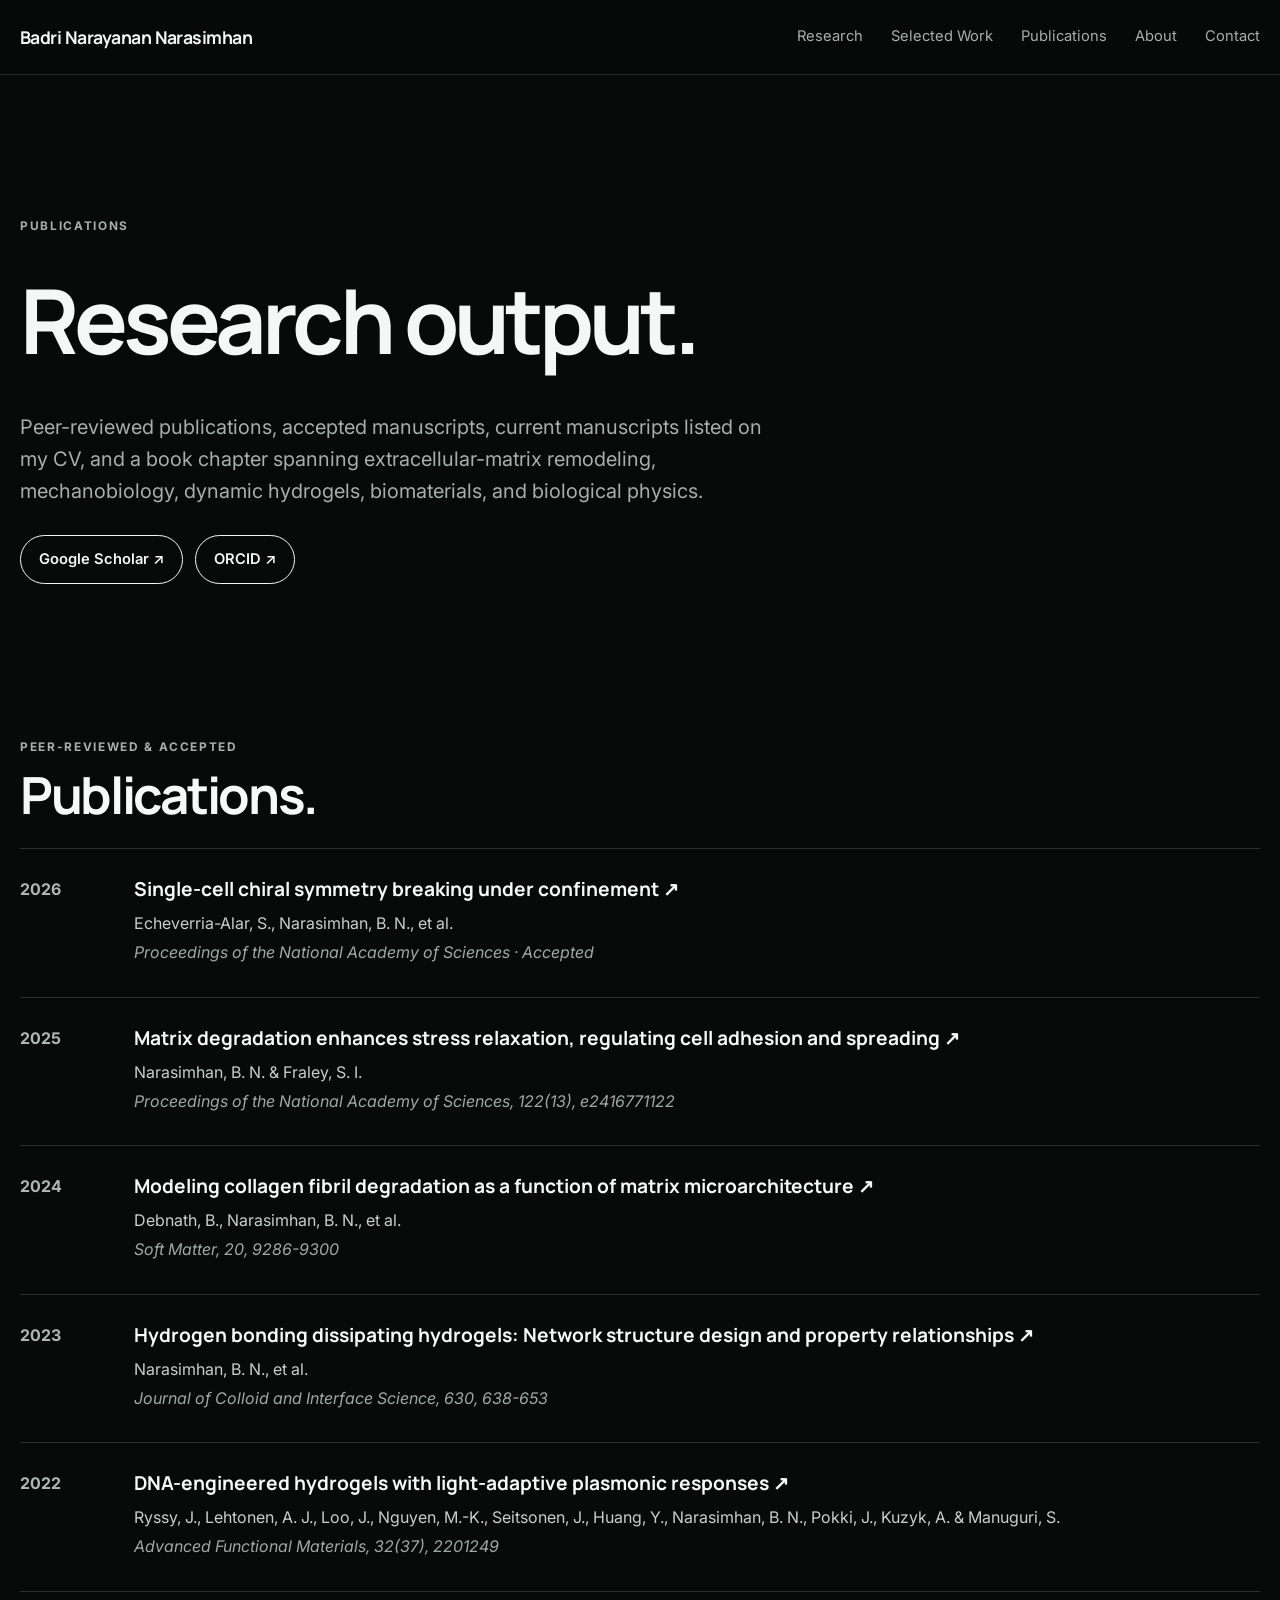
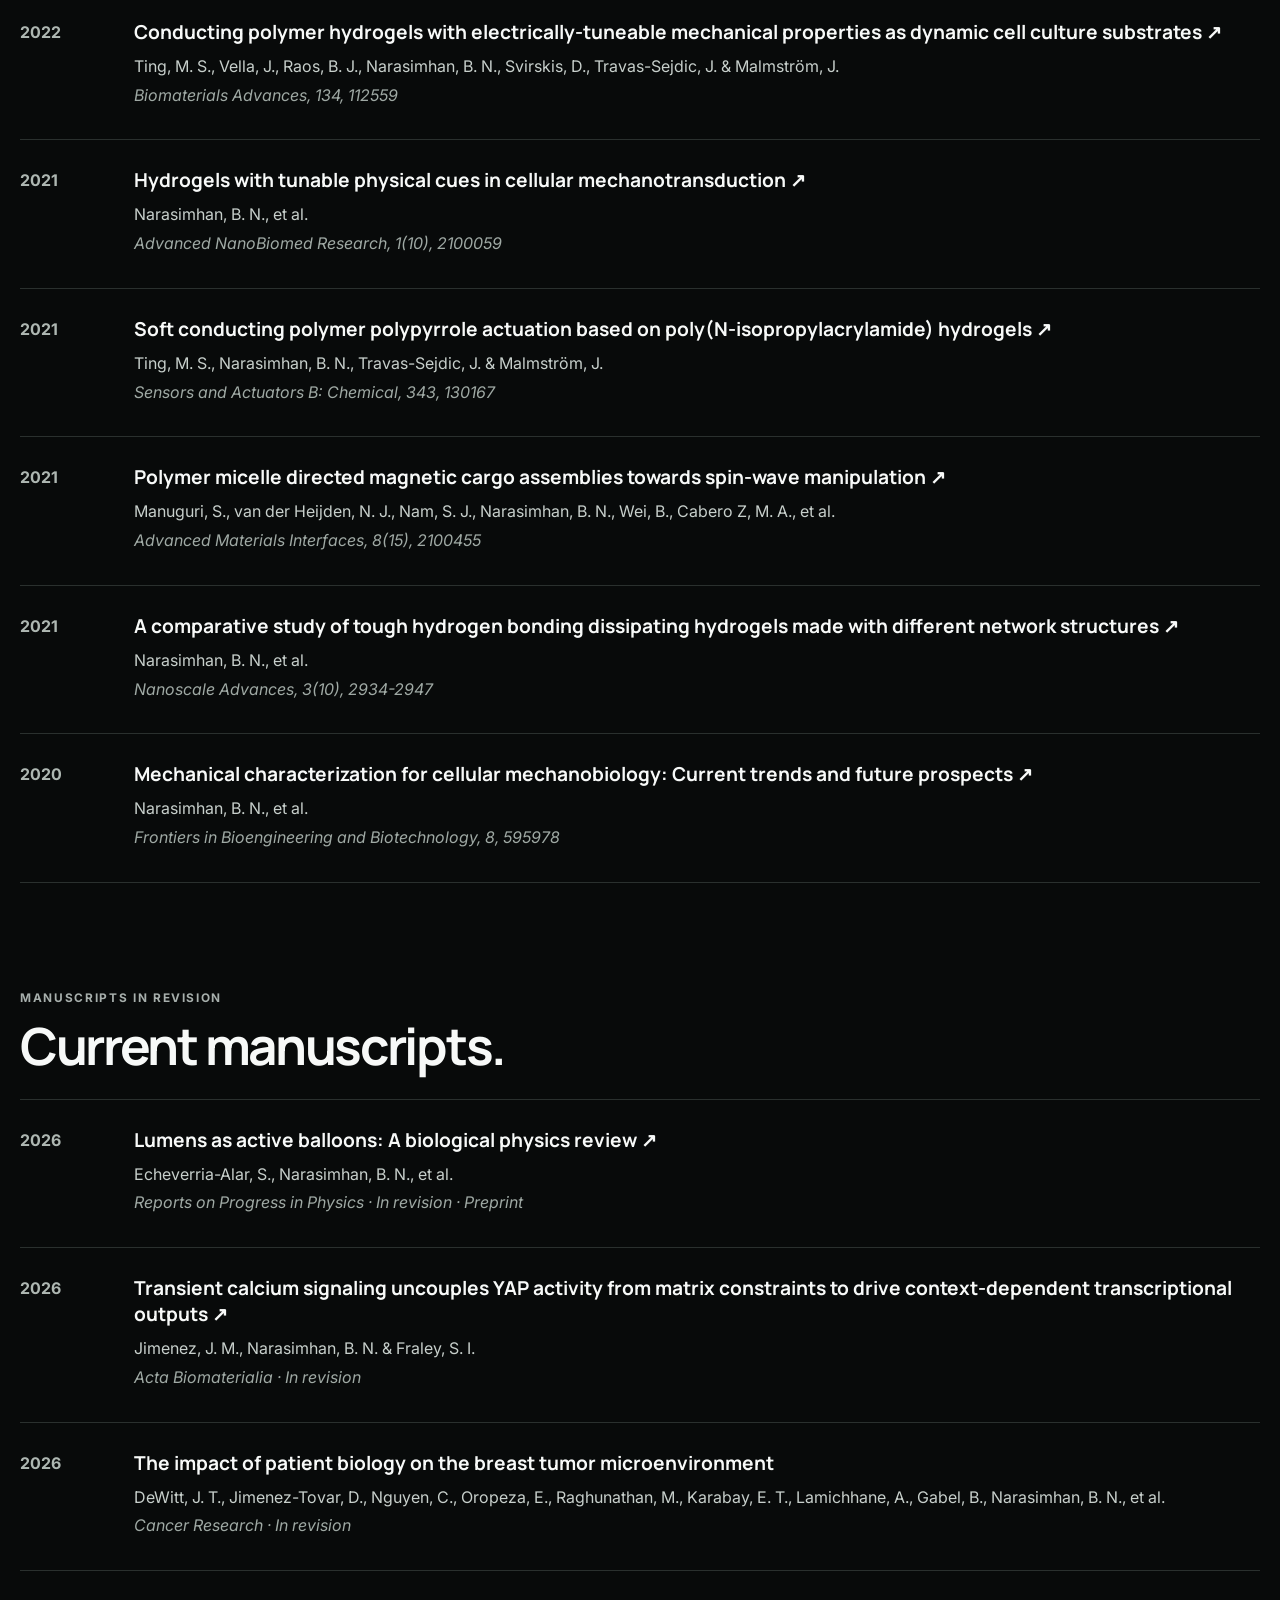
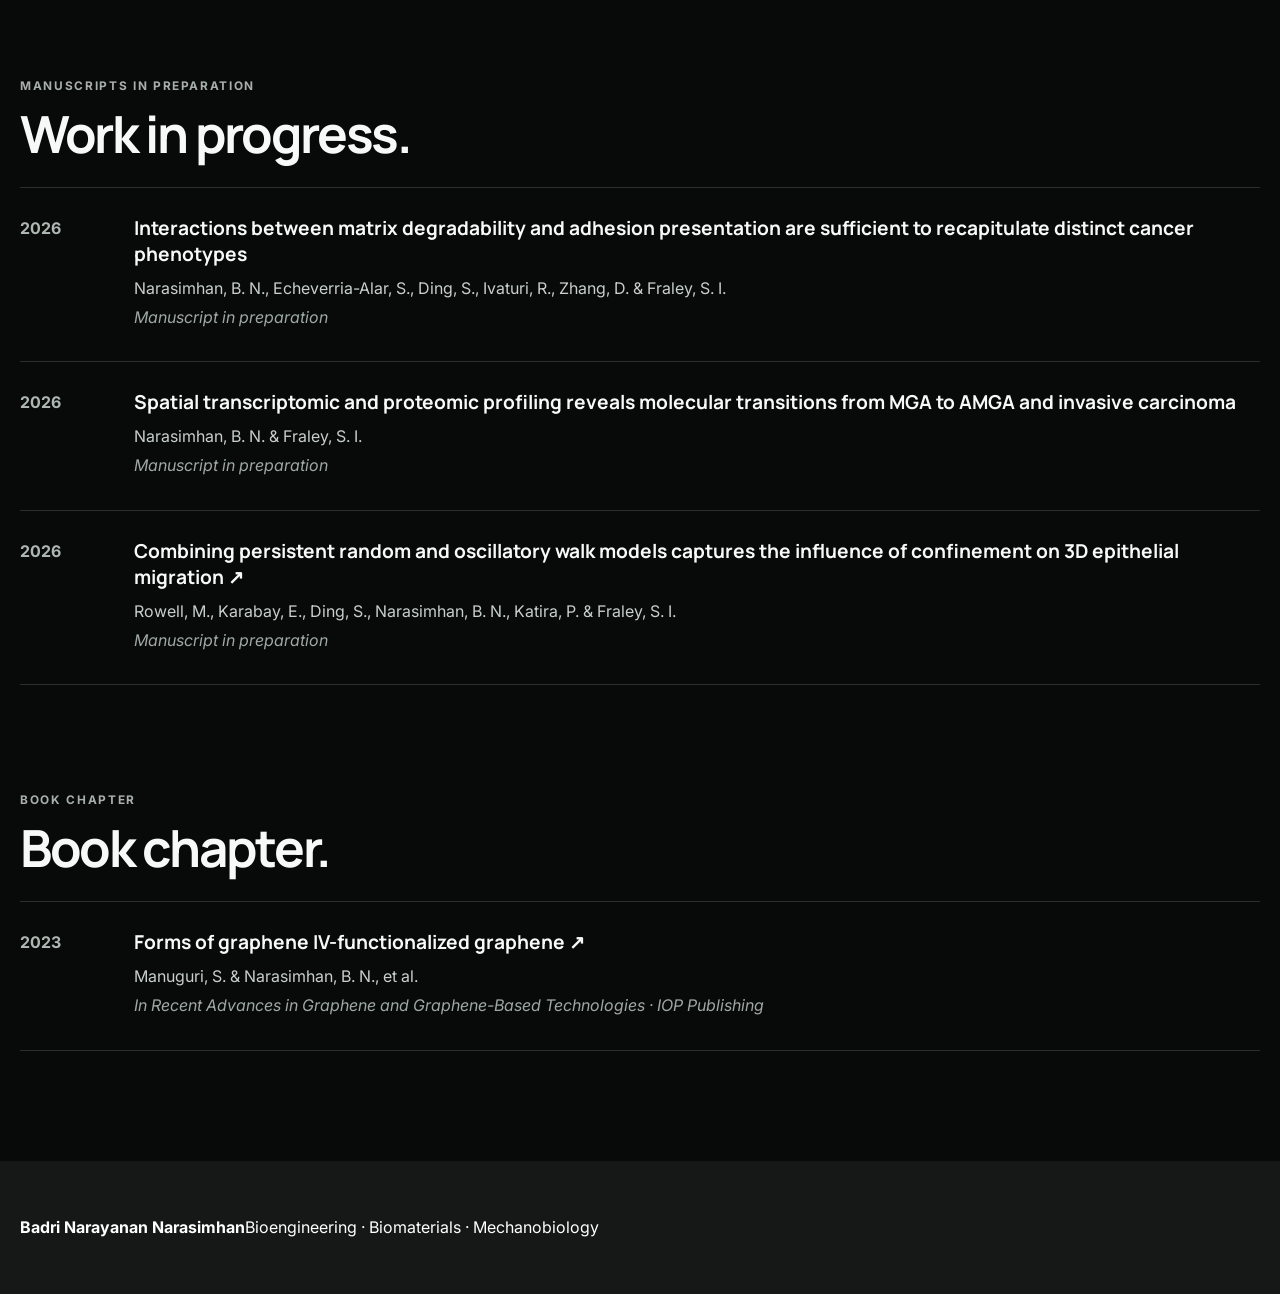
==== commit c1d9a1a8: "Add files via upload" ====
--- a/publications.html
+++ b/publications.html
@@ -26,16 +26,65 @@
 <section class="page-hero container">
   <p class="eyebrow">PUBLICATIONS</p>
   <h1>Research output.</h1>
-  <p>Peer-reviewed publications and accepted manuscripts spanning extracellular-matrix remodeling, mechanobiology, dynamic hydrogels, and biomaterials.</p>
+  <p>Peer-reviewed publications, accepted manuscripts, current manuscripts listed on my CV, and a book chapter spanning extracellular-matrix remodeling, mechanobiology, dynamic hydrogels, biomaterials, and biological physics.</p>
   <div class="about-actions">
-    <a class="button button-primary" href="https://scholar.google.com/scholar?q=%22Badri+Narayanan+Narasimhan%22" target="_blank" rel="noopener">Google Scholar ↗</a>
+    <a class="button button-primary" href="https://scholar.google.com/citations?user=KhqiC1IAAAAJ&amp;hl=en&amp;oi=ao" target="_blank" rel="noopener">Google Scholar ↗</a>
     <a class="button button-secondary" href="https://orcid.org/0000-0002-2936-0398" target="_blank" rel="noopener">ORCID ↗</a>
   </div>
 </section>
-<section class="section container">
-<div class="full-pub-list">
-<article class="full-pub"><div class="full-pub-year">2026</div><div><h3><a href="https://www.biorxiv.org/content/10.64898/2025.12.23.696323v3" target="_blank" rel="noopener">Single-cell chiral symmetry breaking under confinement ↗</a></h3><p>Echeverria-Alar, S., Narasimhan, B. N., et al.</p><p class="journal">Proceedings of the National Academy of Sciences</p></div></article><article class="full-pub"><div class="full-pub-year">2025</div><div><h3><a href="https://www.pnas.org/doi/full/10.1073/pnas.2416771122" target="_blank" rel="noopener">Matrix degradation enhances stress relaxation, regulating cell adhesion and spreading ↗</a></h3><p>Narasimhan, B. N. & Fraley, S. I.</p><p class="journal">Proceedings of the National Academy of Sciences</p></div></article><article class="full-pub"><div class="full-pub-year">2024</div><div><h3><a href="https://pubs.rsc.org/de-at/content/articlelanding/2024/sm/d4sm00971a" target="_blank" rel="noopener">Modeling collagen fibril degradation as a function of matrix microarchitecture ↗</a></h3><p>Debnath, B., Narasimhan, B. N., Fraley, S. I. & Rangamani, P.</p><p class="journal">Soft Matter</p></div></article><article class="full-pub"><div class="full-pub-year">2023</div><div><h3><a href="https://doi.org/10.1016/j.jcis.2022.10.029" target="_blank" rel="noopener">Hydrogen bonding dissipating hydrogels: The influence of network structure design on structure-property relationships ↗</a></h3><p>Narasimhan, B. N., et al.</p><p class="journal">Journal of Colloid and Interface Science</p></div></article><article class="full-pub"><div class="full-pub-year">2022</div><div><h3>DNA-engineered hydrogels with light-adaptive plasmonic responses</h3><p>Ryssy, J., Lehtonen, A. J., Loo, J., Nguyen, M.-K., Seitsonen, J., Huang, Y., Narasimhan, B. N., et al.</p><p class="journal">Advanced Functional Materials</p></div></article><article class="full-pub"><div class="full-pub-year">2022</div><div><h3>Conducting polymer hydrogels with electrically-tuneable mechanical properties as dynamic cell culture substrates</h3><p>Ting, M. S., Vella, J., Raos, B. J., Narasimhan, B. N., et al.</p><p class="journal">Biomaterials Advances</p></div></article><article class="full-pub"><div class="full-pub-year">2021</div><div><h3>Hydrogels with tunable physical cues in cellular mechanotransduction</h3><p>Narasimhan, B. N., et al.</p><p class="journal">Advanced NanoBiomed Research</p></div></article><article class="full-pub"><div class="full-pub-year">2021</div><div><h3>Soft conducting polymer polypyrrole actuation based on poly(N-isopropylacrylamide) hydrogels</h3><p>Ting, M. S., Narasimhan, B. N., Travas-Sejdic, J. & Malmström, J.</p><p class="journal">Sensors and Actuators B: Chemical</p></div></article><article class="full-pub"><div class="full-pub-year">2021</div><div><h3>Polymer micelle directed magnetic cargo assemblies towards spin-wave manipulation</h3><p>Manuguri, S., et al., Narasimhan, B. N., et al.</p><p class="journal">Advanced Materials Interfaces</p></div></article><article class="full-pub"><div class="full-pub-year">2021</div><div><h3><a href="https://pubs.rsc.org/en/content/articlelanding/2021/na/d1na00103e" target="_blank" rel="noopener">A comparative study of tough hydrogen bonding dissipating hydrogels made with different network structures ↗</a></h3><p>Narasimhan, B. N., et al.</p><p class="journal">Nanoscale Advances</p></div></article><article class="full-pub"><div class="full-pub-year">2020</div><div><h3>Mechanical characterization for cellular mechanobiology: Current trends and future prospects</h3><p>Narasimhan, B. N., et al.</p><p class="journal">Frontiers in Bioengineering and Biotechnology</p></div></article>
-</div>
+
+<section class="section container publication-section">
+  <div class="publication-group-heading">
+    <p class="section-kicker">PEER-REVIEWED &amp; ACCEPTED</p>
+    <h2>Publications.</h2>
+  </div>
+  <div class="full-pub-list">
+    <article class="full-pub"><div class="full-pub-year">2026</div><div><h3><a href="https://www.biorxiv.org/content/10.64898/2025.12.23.696323v3.abstract" target="_blank" rel="noopener">Single-cell chiral symmetry breaking under confinement ↗</a></h3><p>Echeverria-Alar, S., Narasimhan, B. N., et al.</p><p class="journal">Proceedings of the National Academy of Sciences · Accepted</p></div></article>
+    <article class="full-pub"><div class="full-pub-year">2025</div><div><h3><a href="https://www.pnas.org/doi/abs/10.1073/pnas.2416771122" target="_blank" rel="noopener">Matrix degradation enhances stress relaxation, regulating cell adhesion and spreading ↗</a></h3><p>Narasimhan, B. N. &amp; Fraley, S. I.</p><p class="journal">Proceedings of the National Academy of Sciences, 122(13), e2416771122</p></div></article>
+    <article class="full-pub"><div class="full-pub-year">2024</div><div><h3><a href="https://pubs.rsc.org/sm/article-abstract/20/46/9286/872077/Modeling-collagen-fibril-degradation-as-a-function" target="_blank" rel="noopener">Modeling collagen fibril degradation as a function of matrix microarchitecture ↗</a></h3><p>Debnath, B., Narasimhan, B. N., et al.</p><p class="journal">Soft Matter, 20, 9286-9300</p></div></article>
+    <article class="full-pub"><div class="full-pub-year">2023</div><div><h3><a href="https://www.sciencedirect.com/science/article/pii/S0021979722017830" target="_blank" rel="noopener">Hydrogen bonding dissipating hydrogels: Network structure design and property relationships ↗</a></h3><p>Narasimhan, B. N., et al.</p><p class="journal">Journal of Colloid and Interface Science, 630, 638-653</p></div></article>
+    <article class="full-pub"><div class="full-pub-year">2022</div><div><h3><a href="https://advanced.onlinelibrary.wiley.com/doi/abs/10.1002/adfm.202201249" target="_blank" rel="noopener">DNA-engineered hydrogels with light-adaptive plasmonic responses ↗</a></h3><p>Ryssy, J., Lehtonen, A. J., Loo, J., Nguyen, M.-K., Seitsonen, J., Huang, Y., Narasimhan, B. N., Pokki, J., Kuzyk, A. &amp; Manuguri, S.</p><p class="journal">Advanced Functional Materials, 32(37), 2201249</p></div></article>
+    <article class="full-pub"><div class="full-pub-year">2022</div><div><h3><a href="https://www.sciencedirect.com/science/article/pii/S0928493121006998" target="_blank" rel="noopener">Conducting polymer hydrogels with electrically-tuneable mechanical properties as dynamic cell culture substrates ↗</a></h3><p>Ting, M. S., Vella, J., Raos, B. J., Narasimhan, B. N., Svirskis, D., Travas-Sejdic, J. &amp; Malmström, J.</p><p class="journal">Biomaterials Advances, 134, 112559</p></div></article>
+    <article class="full-pub"><div class="full-pub-year">2021</div><div><h3><a href="https://advanced.onlinelibrary.wiley.com/doi/full/10.1002/anbr.202100059" target="_blank" rel="noopener">Hydrogels with tunable physical cues in cellular mechanotransduction ↗</a></h3><p>Narasimhan, B. N., et al.</p><p class="journal">Advanced NanoBiomed Research, 1(10), 2100059</p></div></article>
+    <article class="full-pub"><div class="full-pub-year">2021</div><div><h3><a href="https://www.sciencedirect.com/science/article/pii/S092540052100736X" target="_blank" rel="noopener">Soft conducting polymer polypyrrole actuation based on poly(N-isopropylacrylamide) hydrogels ↗</a></h3><p>Ting, M. S., Narasimhan, B. N., Travas-Sejdic, J. &amp; Malmström, J.</p><p class="journal">Sensors and Actuators B: Chemical, 343, 130167</p></div></article>
+    <article class="full-pub"><div class="full-pub-year">2021</div><div><h3><a href="https://advanced.onlinelibrary.wiley.com/doi/abs/10.1002/admi.202100455" target="_blank" rel="noopener">Polymer micelle directed magnetic cargo assemblies towards spin-wave manipulation ↗</a></h3><p>Manuguri, S., van der Heijden, N. J., Nam, S. J., Narasimhan, B. N., Wei, B., Cabero Z, M. A., et al.</p><p class="journal">Advanced Materials Interfaces, 8(15), 2100455</p></div></article>
+    <article class="full-pub"><div class="full-pub-year">2021</div><div><h3><a href="https://pubs.rsc.org/na/article/3/10/2934/732613/A-comparative-study-of-tough-hydrogen-bonding" target="_blank" rel="noopener">A comparative study of tough hydrogen bonding dissipating hydrogels made with different network structures ↗</a></h3><p>Narasimhan, B. N., et al.</p><p class="journal">Nanoscale Advances, 3(10), 2934-2947</p></div></article>
+    <article class="full-pub"><div class="full-pub-year">2020</div><div><h3><a href="https://www.frontiersin.org/journals/bioengineering-and-biotechnology/articles/10.3389/fbioe.2020.595978/full" target="_blank" rel="noopener">Mechanical characterization for cellular mechanobiology: Current trends and future prospects ↗</a></h3><p>Narasimhan, B. N., et al.</p><p class="journal">Frontiers in Bioengineering and Biotechnology, 8, 595978</p></div></article>
+  </div>
+</section>
+
+<section class="section container publication-section publication-secondary">
+  <div class="publication-group-heading">
+    <p class="section-kicker">MANUSCRIPTS IN REVISION</p>
+    <h2>Current manuscripts.</h2>
+  </div>
+  <div class="full-pub-list">
+    <article class="full-pub"><div class="full-pub-year">2026</div><div><h3><a href="https://arxiv.org/abs/2605.01649" target="_blank" rel="noopener">Lumens as active balloons: A biological physics review ↗</a></h3><p>Echeverria-Alar, S., Narasimhan, B. N., et al.</p><p class="journal">Reports on Progress in Physics · In revision · Preprint</p></div></article>
+    <article class="full-pub"><div class="full-pub-year">2026</div><div><h3><a href="http://cell.com/biophysj/abstract/S0006-3495(24)02257-4" target="_blank" rel="noopener">Transient calcium signaling uncouples YAP activity from matrix constraints to drive context-dependent transcriptional outputs ↗</a></h3><p>Jimenez, J. M., Narasimhan, B. N. &amp; Fraley, S. I.</p><p class="journal">Acta Biomaterialia · In revision</p></div></article>
+    <article class="full-pub"><div class="full-pub-year">2026</div><div><h3>The impact of patient biology on the breast tumor microenvironment</h3><p>DeWitt, J. T., Jimenez-Tovar, D., Nguyen, C., Oropeza, E., Raghunathan, M., Karabay, E. T., Lamichhane, A., Gabel, B., Narasimhan, B. N., et al.</p><p class="journal">Cancer Research · In revision</p></div></article>
+  </div>
+</section>
+
+<section class="section container publication-section publication-secondary">
+  <div class="publication-group-heading">
+    <p class="section-kicker">MANUSCRIPTS IN PREPARATION</p>
+    <h2>Work in progress.</h2>
+  </div>
+  <div class="full-pub-list">
+    <article class="full-pub"><div class="full-pub-year">2026</div><div><h3>Interactions between matrix degradability and adhesion presentation are sufficient to recapitulate distinct cancer phenotypes</h3><p>Narasimhan, B. N., Echeverria-Alar, S., Ding, S., Ivaturi, R., Zhang, D. &amp; Fraley, S. I.</p><p class="journal">Manuscript in preparation</p></div></article>
+    <article class="full-pub"><div class="full-pub-year">2026</div><div><h3>Spatial transcriptomic and proteomic profiling reveals molecular transitions from MGA to AMGA and invasive carcinoma</h3><p>Narasimhan, B. N. &amp; Fraley, S. I.</p><p class="journal">Manuscript in preparation</p></div></article>
+    <article class="full-pub"><div class="full-pub-year">2026</div><div><h3><a href="https://www.cell.com/biophysj/fulltext/S0006-3495(24)02418-4" target="_blank" rel="noopener">Combining persistent random and oscillatory walk models captures the influence of confinement on 3D epithelial migration ↗</a></h3><p>Rowell, M., Karabay, E., Ding, S., Narasimhan, B. N., Katira, P. &amp; Fraley, S. I.</p><p class="journal">Manuscript in preparation</p></div></article>
+  </div>
+</section>
+
+<section class="section container publication-section publication-secondary book-section">
+  <div class="publication-group-heading">
+    <p class="section-kicker">BOOK CHAPTER</p>
+    <h2>Book chapter.</h2>
+  </div>
+  <div class="full-pub-list">
+    <article class="full-pub"><div class="full-pub-year">2023</div><div><h3><a href="https://iopscience.iop.org/book/edit/978-0-7503-3999-5/chapter/bk978-0-7503-3999-5ch6" target="_blank" rel="noopener">Forms of graphene IV-functionalized graphene ↗</a></h3><p>Manuguri, S. &amp; Narasimhan, B. N., et al.</p><p class="journal">In Recent Advances in Graphene and Graphene-Based Technologies · IOP Publishing</p></div></article>
+  </div>
 </section>
 </main>
 <footer class="site-footer"><div class="container"><strong>Badri Narayanan Narasimhan</strong><span>Bioengineering · Biomaterials · Mechanobiology</span></div></footer>
--- a/style.css
+++ b/style.css
@@ -922,3 +922,971 @@
 @media(max-width:600px){
  .service-list>div{grid-template-columns:1fr;gap:7px}
 }
+
+
+/* ===== Version 5.1: state-space redesign ===== */
+.state-space-v51 {
+  padding: 112px 0 98px;
+  background: #141817;
+  color: #f7f8f7;
+}
+
+.state-space-v51 .section-kicker {
+  color: #65d5a0;
+}
+
+.state-space-v51 .state-title-row {
+  display: grid;
+  grid-template-columns: 1.08fr .92fr;
+  gap: 90px;
+  align-items: end;
+  margin: 0 0 62px;
+}
+
+.state-space-v51 .state-title-row h2 {
+  margin: 16px 0 0;
+  max-width: 760px;
+  font-family: "Manrope", sans-serif;
+  font-size: clamp(2.65rem, 4.7vw, 4.9rem);
+  line-height: 1.02;
+  letter-spacing: -.055em;
+  color: #fff;
+}
+
+.state-space-v51 .state-intro {
+  max-width: 650px;
+  margin: 0 0 8px;
+  font-size: 1.05rem;
+  line-height: 1.75;
+  color: #aeb6b2;
+}
+
+.state-canvas {
+  display: grid;
+  grid-template-columns: 1.15fr 92px 1fr 92px 1.08fr;
+  align-items: stretch;
+  gap: 16px;
+}
+
+.state-panel {
+  position: relative;
+  min-height: 338px;
+  padding: 28px 28px 26px;
+  border: 1px solid #343b38;
+  border-radius: 18px;
+  background:
+    linear-gradient(180deg, rgba(255,255,255,.035), rgba(255,255,255,.012));
+  overflow: hidden;
+}
+
+.state-panel::before {
+  content: "";
+  position: absolute;
+  top: 0;
+  left: 0;
+  width: 100%;
+  height: 3px;
+}
+
+.panel-ecm::before { background: #28b979; }
+.panel-cell::before { background: #2f8dca; }
+.panel-multi::before { background: #b0236c; }
+
+.panel-topline {
+  display: flex;
+  align-items: center;
+  gap: 10px;
+  color: #7e8984;
+  font-size: .67rem;
+  font-weight: 700;
+  letter-spacing: .14em;
+}
+
+.state-index {
+  color: #d5dbd8;
+}
+
+.state-domain::before {
+  content: "/";
+  margin-right: 10px;
+  color: #58615d;
+}
+
+.state-panel h3 {
+  margin: 33px 0 25px;
+  max-width: 340px;
+  color: #fff;
+  font-family: "Manrope", sans-serif;
+  font-size: 1.72rem;
+  line-height: 1.14;
+  letter-spacing: -.035em;
+}
+
+.state-tags {
+  display: flex;
+  flex-wrap: wrap;
+  gap: 8px;
+}
+
+.state-tags span {
+  padding: 8px 11px;
+  border: 1px solid #39413e;
+  border-radius: 999px;
+  color: #b9c1bd;
+  font-size: .84rem;
+  line-height: 1;
+  background: rgba(255,255,255,.018);
+}
+
+.coupling-box {
+  position: absolute;
+  left: 28px;
+  right: 28px;
+  bottom: 25px;
+  padding-top: 17px;
+  border-top: 1px solid #333b37;
+}
+
+.coupling-box small {
+  display: block;
+  margin-bottom: 9px;
+  color: #748079;
+  font-size: .62rem;
+  font-weight: 700;
+  letter-spacing: .13em;
+}
+
+.coupling-box div {
+  display: flex;
+  align-items: center;
+  gap: 9px;
+  font-size: .88rem;
+}
+
+.coupling-box strong {
+  color: #eef2f0;
+}
+
+.coupling-box i {
+  color: #36c887;
+  font-style: normal;
+  font-size: 1rem;
+}
+
+.flow-bridge {
+  display: flex;
+  align-self: center;
+  flex-direction: column;
+  justify-content: center;
+  gap: 9px;
+  min-width: 0;
+  color: #737d78;
+}
+
+.flow-bridge > span {
+  text-align: center;
+  font-size: .57rem;
+  font-weight: 700;
+  letter-spacing: .12em;
+}
+
+.bridge-line {
+  display: flex;
+  align-items: center;
+  width: 100%;
+}
+
+.bridge-line b {
+  display: block;
+  flex: 1;
+  height: 1px;
+  background: #49524e;
+}
+
+.bridge-line i {
+  margin-left: -2px;
+  color: #919b96;
+  font-size: 1.42rem;
+  font-style: normal;
+  line-height: 1;
+}
+
+.state-bottomline {
+  display: grid;
+  grid-template-columns: 145px 1fr;
+  gap: 28px;
+  align-items: baseline;
+  margin-top: 30px;
+  padding: 22px 0 0;
+  border-top: 1px solid #303734;
+}
+
+.state-bottomline span {
+  color: #5fcf98;
+  font-size: .63rem;
+  font-weight: 700;
+  letter-spacing: .13em;
+}
+
+.state-bottomline p {
+  max-width: 930px;
+  margin: 0;
+  color: #d9dfdc;
+  font-family: "Manrope", sans-serif;
+  font-size: 1.08rem;
+  line-height: 1.55;
+}
+
+/* Editorial service: restrained, factual */
+.service-section {
+  padding-top: 100px;
+  padding-bottom: 95px;
+}
+
+.service-head {
+  display: grid;
+  grid-template-columns: 130px 1fr;
+  align-items: end;
+  gap: 30px;
+  margin-bottom: 38px;
+}
+
+.service-head .section-kicker {
+  margin: 0 0 7px;
+}
+
+.service-head h2 {
+  margin: 0;
+  font-family: "Manrope", sans-serif;
+  font-size: clamp(2.15rem, 3.5vw, 3.7rem);
+  line-height: 1.06;
+  letter-spacing: -.045em;
+}
+
+.service-list > div {
+  grid-template-columns: minmax(250px, .72fr) 1.4fr;
+}
+
+/* Selected publications: slightly tighter and easier to scan */
+.publications-band .pub-list {
+  margin-top: 34px;
+  border-top: 1px solid var(--line);
+}
+
+.publications-band .pub-row {
+  grid-template-columns: 92px 1fr 34px;
+  padding: 22px 4px;
+}
+
+.publications-band .pub-row strong {
+  font-size: 1.01rem;
+  line-height: 1.38;
+}
+
+.publications-band .pub-row span:nth-child(2) {
+  line-height: 1.55;
+}
+
+@media (max-width: 1000px) {
+  .state-space-v51 .state-title-row {
+    grid-template-columns: 1fr;
+    gap: 24px;
+  }
+
+  .state-canvas {
+    grid-template-columns: 1fr;
+  }
+
+  .flow-bridge {
+    min-height: 58px;
+    width: 100%;
+    align-items: center;
+  }
+
+  .flow-bridge > span {
+    display: none;
+  }
+
+  .bridge-line {
+    width: 46px;
+    transform: rotate(90deg);
+  }
+
+  .state-panel {
+    min-height: 290px;
+  }
+}
+
+@media (max-width: 650px) {
+  .state-space-v51 {
+    padding: 82px 0 70px;
+  }
+
+  .state-panel {
+    padding: 24px;
+  }
+
+  .coupling-box {
+    left: 24px;
+    right: 24px;
+  }
+
+  .state-bottomline {
+    grid-template-columns: 1fr;
+    gap: 8px;
+  }
+
+  .service-head {
+    grid-template-columns: 1fr;
+    gap: 9px;
+  }
+
+  .publications-band .pub-row {
+    grid-template-columns: 58px 1fr 20px;
+  }
+}
+
+
+/* Version 6: Interaction Bioengineering identity */
+.interaction-eyebrow span { color: var(--accent); font-weight: 700; }
+.interaction-eyebrow b { color: var(--muted); padding: 0 .25rem; }
+.interaction-theme {
+  margin-top: 1.6rem; display: inline-flex; align-items: center; gap: .9rem;
+  padding-top: 1rem; border-top: 1px solid var(--line);
+}
+.interaction-theme strong { display:block; font-family: Manrope, sans-serif; font-size:.95rem; letter-spacing:.02em; }
+.interaction-theme small { display:block; color:var(--muted); margin-top:.18rem; font-size:.78rem; }
+.interaction-mark { position:relative; width:42px; height:28px; display:block; flex:0 0 42px; }
+.interaction-mark i { position:absolute; left:0; width:42px; height:12px; border:2px solid currentColor; border-left-color:transparent; border-right-color:transparent; border-radius:50%; }
+.interaction-mark i:first-child { top:0; color:var(--accent); }
+.interaction-mark i:last-child { bottom:0; color:var(--blue); }
+@media (max-width: 680px) { .interaction-theme { align-items:flex-start; } }
+
+/* Version 7: dark identity and large Interaction Bioengineering theme */
+:root {
+  --bg: #080a0a;
+  --surface: #111514;
+  --ink: #f5f7f6;
+  --muted: #a7afac;
+  --line: #2a302e;
+  --red: #e55353;
+}
+body { background:#080a0a; color:var(--ink); }
+.site-header { background:rgba(8,10,10,.91); border-bottom-color:#242927; }
+.button.primary { background:#f5f7f6; color:#0a0c0b; border-color:#f5f7f6; }
+.button.secondary { border-color:#737b78; color:#f5f7f6; }
+.hero-visual {
+  background:
+    radial-gradient(circle at 22% 24%, rgba(41,184,117,.16), transparent 24%),
+    radial-gradient(circle at 76% 30%, rgba(39,135,200,.18), transparent 25%),
+    radial-gradient(circle at 68% 78%, rgba(165,33,103,.16), transparent 26%),
+    #101514;
+}
+.matrix { border-color:rgba(255,255,255,.16); }
+.matrix::before,.matrix::after { border-color:rgba(255,255,255,.10); }
+.signal-line { background:rgba(255,255,255,.34); }
+.project-card,.expertise-grid article,.about-card,.pub-row,.theme-card { background:var(--surface); }
+.selected-work,.expertise-section,.about-section,.publications-band,.research-themes { background:#080a0a; }
+
+.interaction-eyebrow span { color:var(--green); }
+.interaction-theme {
+  width:100%;
+  margin-top:2.6rem;
+  padding:2.1rem 0 0;
+  gap:2rem;
+  border-top:1px solid #303735;
+  align-items:center;
+}
+.interaction-theme strong {
+  display:block;
+  font-family:Manrope,sans-serif;
+  font-size:clamp(2.5rem,4.6vw,4.7rem);
+  line-height:.98;
+  letter-spacing:-.055em;
+  font-weight:750;
+  color:#f7f9f8;
+}
+.interaction-theme small {
+  display:block;
+  color:#aab2af;
+  margin-top:.8rem;
+  font-size:clamp(1.05rem,1.55vw,1.45rem);
+  line-height:1.35;
+}
+.interaction-mark {
+  position:relative;
+  width:138px;
+  height:94px;
+  display:block;
+  flex:0 0 138px;
+}
+.interaction-mark i {
+  position:absolute;
+  left:2px;
+  width:132px;
+  height:39px;
+  border:5px solid currentColor;
+  border-left-color:transparent;
+  border-right-color:transparent;
+  border-radius:50%;
+}
+.interaction-mark i:first-child { top:3px; color:#f2f5f4; }
+.interaction-mark i:nth-child(2) { bottom:3px; color:#3c9ee8; }
+.interaction-dot {
+  position:absolute;
+  z-index:2;
+  width:11px;
+  height:11px;
+  border-radius:50%;
+  background:var(--red);
+  box-shadow:0 0 0 3px rgba(229,83,83,.09);
+}
+.interaction-mark .dot-a { left:37px; top:42px; }
+.interaction-mark .dot-b { left:65px; top:39px; width:13px; height:13px; }
+.interaction-mark .dot-c { left:94px; top:43px; width:9px; height:9px; }
+
+@media (max-width:680px) {
+  .interaction-theme { align-items:flex-start; gap:1.1rem; }
+  .interaction-mark { width:86px; height:62px; flex-basis:86px; margin-top:.15rem; }
+  .interaction-mark i { width:82px; height:25px; border-width:3px; }
+  .interaction-dot { width:7px; height:7px; }
+  .interaction-mark .dot-a { left:23px; top:28px; }
+  .interaction-mark .dot-b { left:41px; top:26px; width:8px; height:8px; }
+  .interaction-mark .dot-c { left:59px; top:28px; width:6px; height:6px; }
+  .interaction-theme strong { font-size:clamp(2rem,10vw,3rem); }
+}
+
+/* Version 8: Interaction Bioengineering hero, readable light sections, reciprocal-state schematic */
+.hero-copy > .interaction-theme { display:none; }
+.hero-identity { display:flex; align-items:center; gap:2rem; margin:1.1rem 0 .8rem; }
+.hero-identity h1 { margin:0; font-size:clamp(4.4rem,7.5vw,8.4rem); line-height:.84; letter-spacing:-.07em; }
+.hero-mark { width:190px; height:128px; flex:0 0 190px; }
+.hero-mark i { width:182px; height:53px; border-width:6px; }
+.hero-mark .dot-a { left:50px; top:58px; width:13px; height:13px; }
+.hero-mark .dot-b { left:89px; top:54px; width:16px; height:16px; }
+.hero-mark .dot-c { left:132px; top:59px; width:11px; height:11px; }
+.hero-subline { color:#d7ddda !important; font-size:clamp(1.4rem,2vw,2rem) !important; max-width:760px; }
+.hero-text { color:#bfc7c3; }
+
+/* Replace the previous abstract orbital graphic with a readable interaction map */
+.interaction-schematic { min-height:650px; padding:44px 38px 34px; display:grid; grid-template-rows:1fr 58px 1fr 58px 1fr auto; gap:0; border:1px solid #28302d; }
+.schematic-stage { position:relative; min-height:125px; border-left:3px solid; padding:18px 20px 16px 28px; overflow:hidden; }
+.schematic-stage > .stage-index { display:block; font-size:.68rem; letter-spacing:.16em; font-weight:800; color:#7e8984; margin-bottom:7px; }
+.schematic-stage > strong { display:block; font-family:Manrope,sans-serif; font-size:1.55rem; color:#f5f7f6; letter-spacing:-.035em; }
+.schematic-stage > small { display:block; color:#aeb7b3; margin-top:4px; font-size:.83rem; }
+.stage-matrix { border-color:var(--green); }
+.stage-cell { border-color:var(--blue); }
+.stage-multi { border-color:var(--magenta); }
+.fiber { position:absolute; right:12px; width:42%; height:28px; border:2px solid rgba(41,184,117,.48); border-left-color:transparent; border-right-color:transparent; border-radius:50%; transform:rotate(-8deg); }
+.f1 { top:22px; } .f2 { top:49px; right:24px; } .f3 { top:76px; right:7px; }
+.schematic-link { position:relative; display:flex; align-items:center; justify-content:center; gap:13px; }
+.schematic-link:before { content:""; position:absolute; left:14%; right:14%; height:1px; background:#56605c; }
+.schematic-link i { position:relative; z-index:2; font-style:normal; font-size:1.55rem; color:#d9dfdc; background:#101514; padding:0 9px; }
+.schematic-link b { position:relative; z-index:3; width:8px; height:8px; border-radius:50%; background:#e55353; }
+.cell-symbol { position:absolute; right:52px; top:28px; width:70px; height:70px; border:2px solid rgba(39,135,200,.8); border-radius:48% 52% 56% 44% / 52% 43% 57% 48%; transform:rotate(-12deg); }
+.cell-symbol em { position:absolute; width:23px; height:23px; border-radius:50%; background:rgba(39,135,200,.78); left:23px; top:22px; }
+.migration-track { position:absolute; right:10px; bottom:17px; width:125px; border-top:1px dashed rgba(255,255,255,.42); transform:rotate(-8deg); }
+.cluster { position:absolute; right:38px; top:28px; width:112px; height:80px; }
+.cluster i { position:absolute; width:38px; height:38px; border:2px solid rgba(165,33,103,.82); border-radius:50%; }
+.cluster i:nth-child(1){left:36px;top:0}.cluster i:nth-child(2){left:8px;top:27px}.cluster i:nth-child(3){left:63px;top:27px}.cluster i:nth-child(4){left:32px;top:44px}.cluster i:nth-child(5){left:58px;top:48px;width:29px;height:29px}
+.schematic-caption { margin:18px 0 0; color:#8f9994; font-size:.78rem; line-height:1.5; }
+
+/* The light emerging-directions section stays light, but text must be high contrast. */
+.emerging-section { background:#f0f3f1; color:#151918; }
+.emerging-section .section-kicker { color:#68716d; }
+.emerging-section .section-heading h2 { color:#151918 !important; }
+.emerging-section .section-heading > p:last-child { color:#555f5a !important; }
+.emerging-section .direction-card { background:#fff; border-color:#aeb7b2; }
+.emerging-section .direction-card h3 { color:#171b19 !important; }
+.emerging-section .direction-card p { color:#4e5853 !important; }
+.emerging-section .research-loop { color:#1b201e; }
+
+/* Publication metadata: readable, secondary to the title rather than faded. */
+.publications-band .pub-row span:nth-child(2) { color:#d4dad7 !important; }
+.publications-band .pub-row span:nth-child(2) br + * { color:#d4dad7; }
+.publications-band .pub-row strong { color:#f7f9f8 !important; }
+.publications-band .pub-year { color:#b7c0bc !important; }
+/* Italicize metadata after the title via a dedicated line treatment supported by current markup. */
+.publications-band .pub-row span:nth-child(2) { font-style:italic; }
+.publications-band .pub-row span:nth-child(2) strong { font-style:normal; }
+
+@media (max-width:1000px) {
+  .hero-identity { gap:1.2rem; }
+  .hero-mark { width:132px; height:92px; flex-basis:132px; }
+  .hero-mark i { width:126px; height:38px; border-width:4px; }
+  .hero-mark .dot-a { left:35px; top:42px; width:9px; height:9px; }
+  .hero-mark .dot-b { left:62px; top:39px; width:11px; height:11px; }
+  .hero-mark .dot-c { left:91px; top:43px; width:8px; height:8px; }
+}
+@media (max-width:680px) {
+  .hero-identity { align-items:flex-start; flex-direction:column; gap:.8rem; }
+  .hero-identity h1 { font-size:clamp(3.5rem,17vw,5rem); }
+  .interaction-schematic { min-height:600px; padding:28px 22px; }
+}
+.publications-band .pub-row span:nth-child(2) { font-style:normal; }
+.publications-band .pub-meta { color:#d4dad7; font-style:italic; }
+
+/* ===== Version 9: balanced hero and portrait ===== */
+.container { --max: 1320px; }
+
+.hero {
+  grid-template-columns: minmax(0, 1.58fr) minmax(390px, .92fr);
+  gap: clamp(44px, 5vw, 82px);
+  min-height: 760px;
+  align-items: center;
+}
+
+.hero-copy { min-width: 0; }
+.hero-identity {
+  display: flex;
+  align-items: center;
+  gap: clamp(1.35rem, 2.4vw, 2.5rem);
+  margin: 1.25rem 0 1rem;
+}
+.hero-identity h1 {
+  margin: 0;
+  max-width: 760px;
+  font-size: clamp(4.1rem, 6.2vw, 6.35rem);
+  line-height: .89;
+  letter-spacing: -.064em;
+}
+.hero-mark {
+  width: 154px;
+  height: 106px;
+  flex: 0 0 154px;
+}
+.hero-mark i {
+  left: 2px;
+  width: 148px;
+  height: 44px;
+  border-width: 5px;
+}
+.hero-mark .dot-a { left: 41px; top: 48px; width: 11px; height: 11px; }
+.hero-mark .dot-b { left: 73px; top: 45px; width: 14px; height: 14px; }
+.hero-mark .dot-c { left: 108px; top: 49px; width: 9px; height: 9px; }
+.hero-subline {
+  margin-top: .15rem;
+  font-size: clamp(1.45rem, 2vw, 1.95rem) !important;
+  line-height: 1.24;
+}
+.hero-text {
+  max-width: 760px;
+  font-size: 1.08rem;
+  line-height: 1.75;
+}
+
+.interaction-schematic {
+  height: auto !important;
+  min-height: 0;
+  padding: 34px 30px 28px;
+  display: grid;
+  grid-template-columns: minmax(0,1fr) 54px minmax(0,1fr) 54px minmax(0,1.08fr);
+  grid-template-rows: 1fr auto;
+  align-items: center;
+  gap: 0;
+  border-radius: 30px;
+  overflow: hidden;
+}
+.schematic-stage {
+  min-width: 0;
+  min-height: 330px;
+  padding: 26px 18px 22px;
+  border-left: 0;
+  border-top: 3px solid;
+  overflow: visible;
+  display: flex;
+  flex-direction: column;
+  align-items: flex-start;
+}
+.schematic-stage > .stage-index {
+  margin-bottom: 24px;
+  color: #929c97;
+}
+.schematic-stage > strong {
+  margin-top: auto;
+  font-size: clamp(1.25rem, 1.8vw, 1.65rem);
+  line-height: 1.08;
+  overflow-wrap: anywhere;
+}
+.schematic-stage > small {
+  margin-top: 8px;
+  font-size: .78rem;
+  line-height: 1.5;
+  color: #b8c0bd;
+}
+.stage-matrix { border-color: var(--green); }
+.stage-cell { border-color: var(--blue); }
+.stage-multi { border-color: var(--magenta); }
+
+.schematic-link {
+  position: relative;
+  height: 100%;
+  min-height: 180px;
+  display: flex;
+  flex-direction: column;
+  justify-content: center;
+  align-items: center;
+  gap: 9px;
+}
+.schematic-link:before {
+  left: 5px;
+  right: 5px;
+  top: 50%;
+}
+.schematic-link i {
+  font-size: 1.35rem;
+  padding: 0 7px;
+}
+.schematic-link b {
+  width: 7px;
+  height: 7px;
+}
+
+.mini-matrix {
+  position: relative;
+  width: 100%;
+  height: 110px;
+  margin-top: 6px;
+}
+.mini-matrix i {
+  position: absolute;
+  left: 2px;
+  width: 95%;
+  height: 34px;
+  border: 2px solid rgba(41,184,117,.68);
+  border-left-color: transparent;
+  border-right-color: transparent;
+  border-radius: 50%;
+  transform: rotate(-8deg);
+}
+.mini-matrix i:nth-child(1) { top: 8px; }
+.mini-matrix i:nth-child(2) { top: 37px; left: 10px; }
+.mini-matrix i:nth-child(3) { top: 66px; left: 0; }
+
+.cell-symbol {
+  position: relative;
+  right: auto;
+  top: auto;
+  width: 92px;
+  height: 92px;
+  margin: 13px auto 0;
+  flex: 0 0 auto;
+}
+.cell-symbol em {
+  width: 28px;
+  height: 28px;
+  left: 31px;
+  top: 30px;
+}
+.migration-track { display: none; }
+
+.cluster {
+  position: relative;
+  right: auto;
+  top: auto;
+  width: 120px;
+  height: 104px;
+  margin: 10px auto 0;
+  flex: 0 0 auto;
+}
+.cluster i { width: 42px; height: 42px; }
+.cluster i:nth-child(1){left:39px;top:0}
+.cluster i:nth-child(2){left:7px;top:31px}
+.cluster i:nth-child(3){left:72px;top:31px}
+.cluster i:nth-child(4){left:34px;top:57px}
+.cluster i:nth-child(5){left:67px;top:63px;width:31px;height:31px}
+
+.schematic-caption {
+  grid-column: 1 / -1;
+  margin: 24px 0 0;
+  padding-top: 20px;
+  border-top: 1px solid #2f3734;
+  color: #aab3af;
+  font-size: .82rem;
+  line-height: 1.55;
+}
+
+.about-portrait {
+  display: block;
+  width: min(100%, 300px);
+  aspect-ratio: 1 / 1;
+  object-fit: cover;
+  object-position: center 38%;
+  border-radius: 22px;
+  border: 1px solid #2d3431;
+  background: #111514;
+}
+
+@media (max-width: 1120px) {
+  .hero {
+    grid-template-columns: 1fr;
+    gap: 48px;
+    min-height: auto;
+  }
+  .hero-identity h1 { font-size: clamp(4rem, 9vw, 6rem); }
+  .interaction-schematic {
+    max-width: 920px;
+    width: 100%;
+    margin: 0 auto;
+  }
+}
+
+@media (max-width: 760px) {
+  .hero-identity {
+    flex-direction: row;
+    align-items: center;
+    gap: 1rem;
+  }
+  .hero-identity h1 {
+    font-size: clamp(3.15rem, 13vw, 4.7rem);
+  }
+  .hero-mark {
+    width: 94px;
+    height: 68px;
+    flex-basis: 94px;
+  }
+  .hero-mark i {
+    width: 90px;
+    height: 28px;
+    border-width: 3px;
+  }
+  .hero-mark .dot-a { left: 25px; top: 31px; width: 7px; height: 7px; }
+  .hero-mark .dot-b { left: 44px; top: 29px; width: 9px; height: 9px; }
+  .hero-mark .dot-c { left: 66px; top: 32px; width: 6px; height: 6px; }
+  .interaction-schematic {
+    grid-template-columns: 1fr;
+    grid-template-rows: auto;
+    padding: 28px 24px;
+  }
+  .schematic-stage {
+    min-height: 230px;
+  }
+  .schematic-link {
+    min-height: 58px;
+    height: 58px;
+  }
+  .schematic-link:before {
+    left: 50%; right: auto; top: 5px; bottom: 5px; width: 1px; height: auto;
+  }
+  .schematic-link i { transform: rotate(90deg); }
+  .schematic-caption { grid-column: 1; }
+}
+
+/* ===== Version 10: clean hero + compact about ===== */
+.hero.hero-v10 {
+  display: block;
+  min-height: 720px;
+  padding-top: clamp(110px, 12vw, 165px);
+  padding-bottom: clamp(100px, 11vw, 150px);
+}
+
+.hero-copy-v10 {
+  width: min(100%, 1080px);
+}
+
+.hero-brand-lockup {
+  display: grid;
+  grid-template-columns: 190px minmax(0, 1fr);
+  align-items: center;
+  gap: clamp(28px, 4vw, 56px);
+  margin: 26px 0 18px;
+}
+
+.hero-brand-lockup h1 {
+  margin: 0;
+  max-width: none;
+  font-family: "Manrope", sans-serif;
+  font-size: clamp(4.2rem, 7.4vw, 7.1rem);
+  line-height: .84;
+  letter-spacing: -.068em;
+}
+
+.hero-brand-lockup h1 span {
+  display: block;
+}
+
+.hero-mark-v10 {
+  position: relative;
+  display: block;
+  width: 190px;
+  height: 130px;
+}
+
+.hero-mark-v10 i {
+  position: absolute;
+  left: 3px;
+  width: 184px;
+  height: 55px;
+  border: 5px solid #f4f6f5;
+  border-left-color: transparent;
+  border-right-color: transparent;
+  border-radius: 50%;
+}
+
+.hero-mark-v10 i:first-child { top: 7px; }
+.hero-mark-v10 i:nth-child(2) {
+  top: 69px;
+  border-color: #2d91d1;
+  border-left-color: transparent;
+  border-right-color: transparent;
+}
+
+.hero-mark-v10 .interaction-dot {
+  position: absolute;
+  top: 58px;
+  display: block;
+  border-radius: 50%;
+  background: #ef5357;
+  box-shadow: 0 0 0 3px rgba(239,83,87,.08);
+}
+.hero-mark-v10 .dot-a { left: 48px; width: 14px; height: 14px; }
+.hero-mark-v10 .dot-b { left: 89px; top: 54px; width: 18px; height: 18px; }
+.hero-mark-v10 .dot-c { left: 137px; width: 13px; height: 13px; }
+
+.hero-subline-v10 {
+  margin: 0 0 24px !important;
+  max-width: 900px;
+  font-size: clamp(1.45rem, 2.2vw, 2rem) !important;
+  line-height: 1.25;
+  color: #e5e9e7 !important;
+}
+
+.hero-text-v10 {
+  max-width: 850px;
+  color: #bdc5c1 !important;
+  font-size: 1.08rem;
+  line-height: 1.75;
+}
+
+/* Compact about section: portrait supports the text instead of dominating it. */
+.about-section {
+  grid-template-columns: minmax(220px, 290px) minmax(0, 1fr) !important;
+  gap: clamp(42px, 6vw, 82px) !important;
+  align-items: start;
+  padding-top: 100px;
+  padding-bottom: 100px;
+}
+
+.about-label {
+  min-width: 0;
+}
+
+.about-portrait {
+  width: 100% !important;
+  max-width: 280px !important;
+  aspect-ratio: 4 / 5 !important;
+  object-fit: cover;
+  object-position: center 34%;
+  border-radius: 18px;
+}
+
+.about-copy {
+  max-width: 760px;
+}
+
+.about-copy h2 {
+  font-size: clamp(2.3rem, 4.4vw, 4rem) !important;
+  line-height: .98;
+  margin-bottom: 24px;
+}
+
+.about-copy p {
+  max-width: 690px;
+}
+
+@media (max-width: 900px) {
+  .hero.hero-v10 {
+    min-height: auto;
+    padding-top: 100px;
+    padding-bottom: 100px;
+  }
+  .hero-brand-lockup {
+    grid-template-columns: 145px minmax(0, 1fr);
+    gap: 28px;
+  }
+  .hero-brand-lockup h1 {
+    font-size: clamp(3.7rem, 10vw, 5.5rem);
+  }
+  .hero-mark-v10 {
+    width: 145px;
+    height: 100px;
+  }
+  .hero-mark-v10 i {
+    width: 140px;
+    height: 42px;
+    border-width: 4px;
+  }
+  .hero-mark-v10 i:first-child { top: 6px; }
+  .hero-mark-v10 i:nth-child(2) { top: 54px; }
+  .hero-mark-v10 .dot-a { left: 37px; top: 45px; width: 10px; height: 10px; }
+  .hero-mark-v10 .dot-b { left: 68px; top: 42px; width: 14px; height: 14px; }
+  .hero-mark-v10 .dot-c { left: 105px; top: 45px; width: 10px; height: 10px; }
+}
+
+@media (max-width: 700px) {
+  .hero-brand-lockup {
+    grid-template-columns: 1fr;
+    gap: 20px;
+  }
+  .hero-brand-lockup h1 {
+    font-size: clamp(3.35rem, 15vw, 4.6rem);
+  }
+  .hero-mark-v10 {
+    width: 132px;
+    height: 90px;
+  }
+  .hero-mark-v10 i { width: 128px; height: 38px; }
+  .hero-mark-v10 i:nth-child(2) { top: 49px; }
+  .hero-mark-v10 .dot-a { left: 33px; top: 41px; }
+  .hero-mark-v10 .dot-b { left: 62px; top: 38px; }
+  .hero-mark-v10 .dot-c { left: 96px; top: 41px; }
+
+  .about-section {
+    grid-template-columns: 1fr !important;
+    gap: 36px !important;
+  }
+  .about-portrait {
+    width: min(72vw, 260px) !important;
+  }
+}
+
+
+/* ===== Version 11: interaction mark, publication completeness, contrast fixes ===== */
+.hero-mark-v10 .dot-d { left: 69px; top: 61px; width: 8px; height: 8px; }
+.hero-mark-v10 .dot-e { left: 119px; top: 62px; width: 9px; height: 9px; }
+
+/* The collaborative selected-work card is a light surface, so its copy must be dark. */
+.collab-project { color:#151918 !important; }
+.collab-project .project-copy h3 { color:#151918 !important; }
+.collab-project .project-copy > p:not(.project-meta) { color:#4e5853 !important; }
+.collab-project .project-meta { color:#6d7671 !important; }
+.collab-project .text-link { color:#151918 !important; border-bottom-color:#8d9691 !important; }
+
+/* Full publications page */
+.publication-section { padding-top:72px; padding-bottom:36px; }
+.publication-secondary { padding-top:58px; }
+.book-section { padding-bottom:110px; }
+.publication-group-heading { margin-bottom:28px; max-width:820px; }
+.publication-group-heading h2 {
+  font-family:"Manrope",sans-serif;
+  color:#f7f9f8;
+  font-size:clamp(2rem,4vw,3.6rem);
+  line-height:1;
+  letter-spacing:-.045em;
+  margin:8px 0 0;
+}
+.full-pub { color:#f7f9f8; }
+.full-pub-year { color:#aeb7b2; }
+.full-pub h3 { color:#f7f9f8; line-height:1.35; }
+.full-pub h3 a { color:#f7f9f8; }
+.full-pub p { color:#c7cfcb; line-height:1.55; }
+.full-pub .journal { color:#9fa9a4; }
+
+@media (max-width:900px) {
+  .hero-mark-v10 .dot-d { left:53px; top:48px; width:7px; height:7px; }
+  .hero-mark-v10 .dot-e { left:91px; top:49px; width:7px; height:7px; }
+}
+@media (max-width:700px) {
+  .hero-mark-v10 .dot-d { left:49px; top:44px; width:6px; height:6px; }
+  .hero-mark-v10 .dot-e { left:83px; top:45px; width:6px; height:6px; }
+}
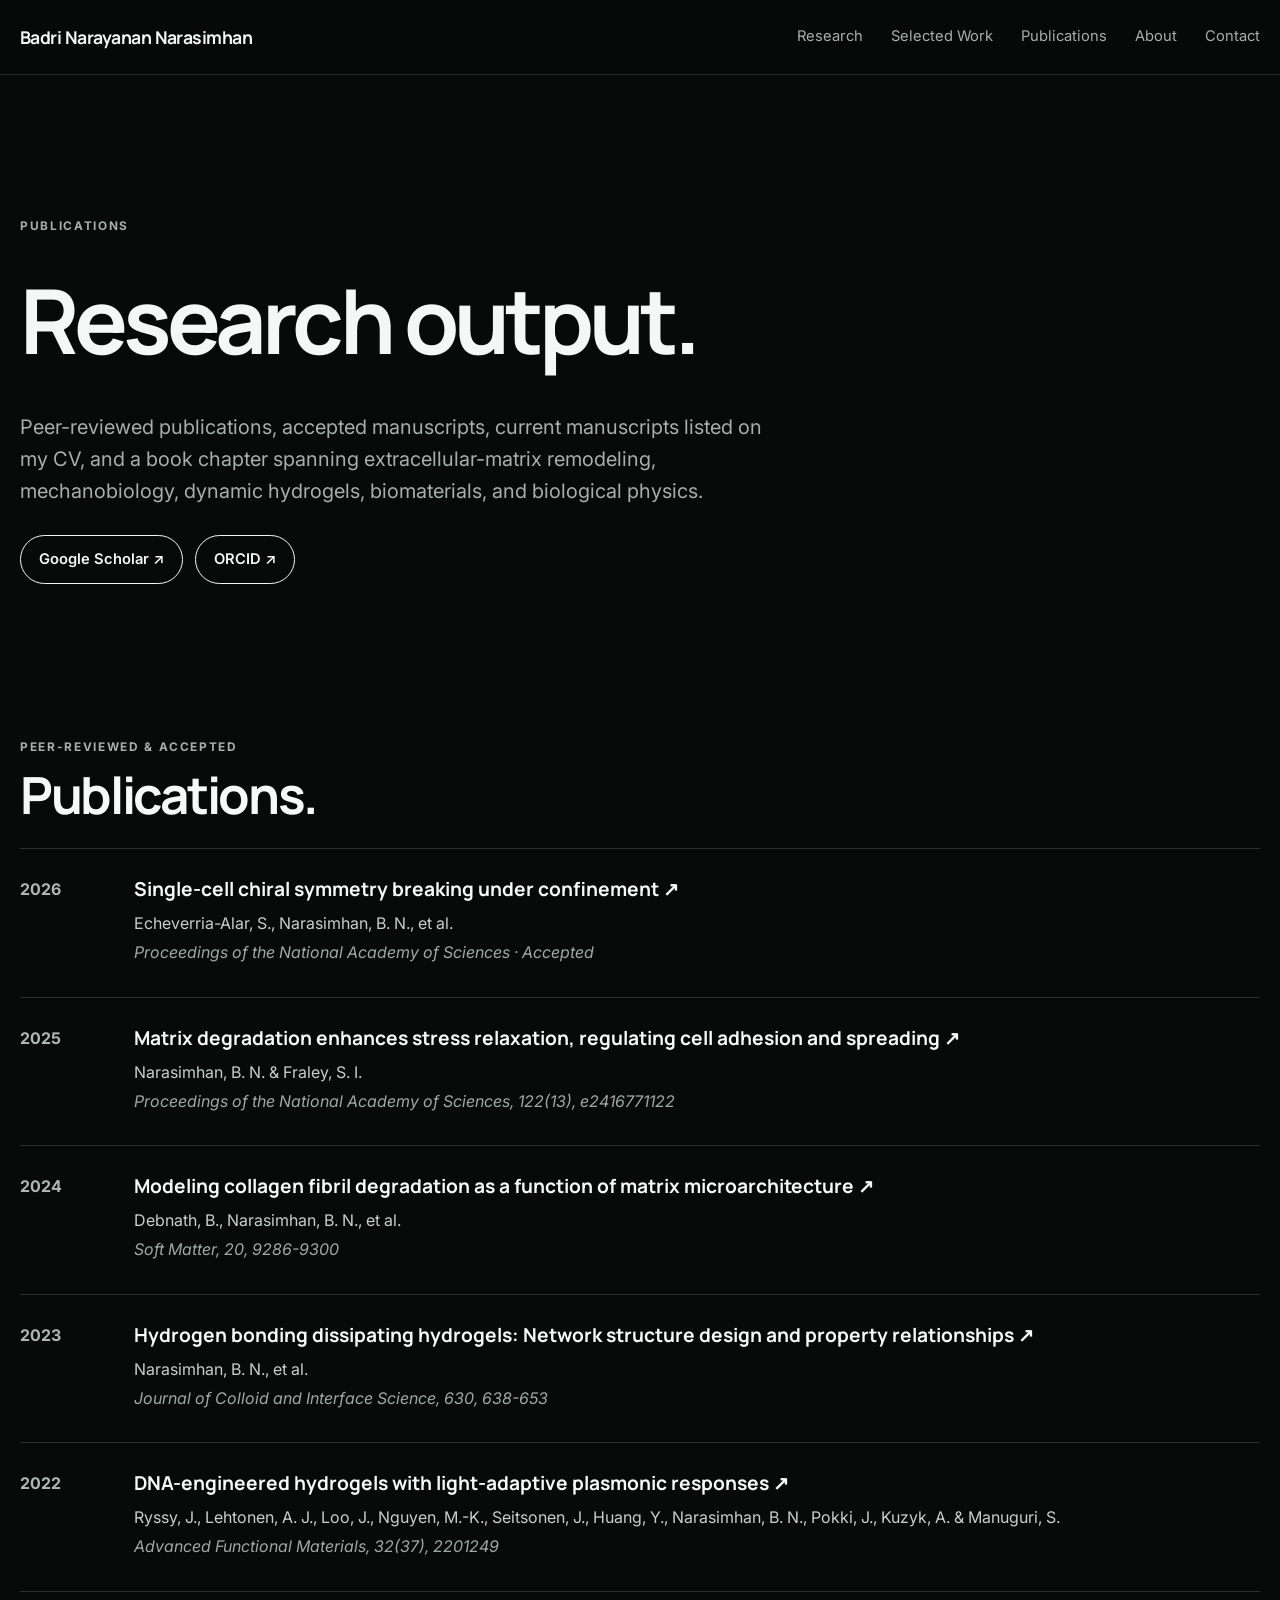
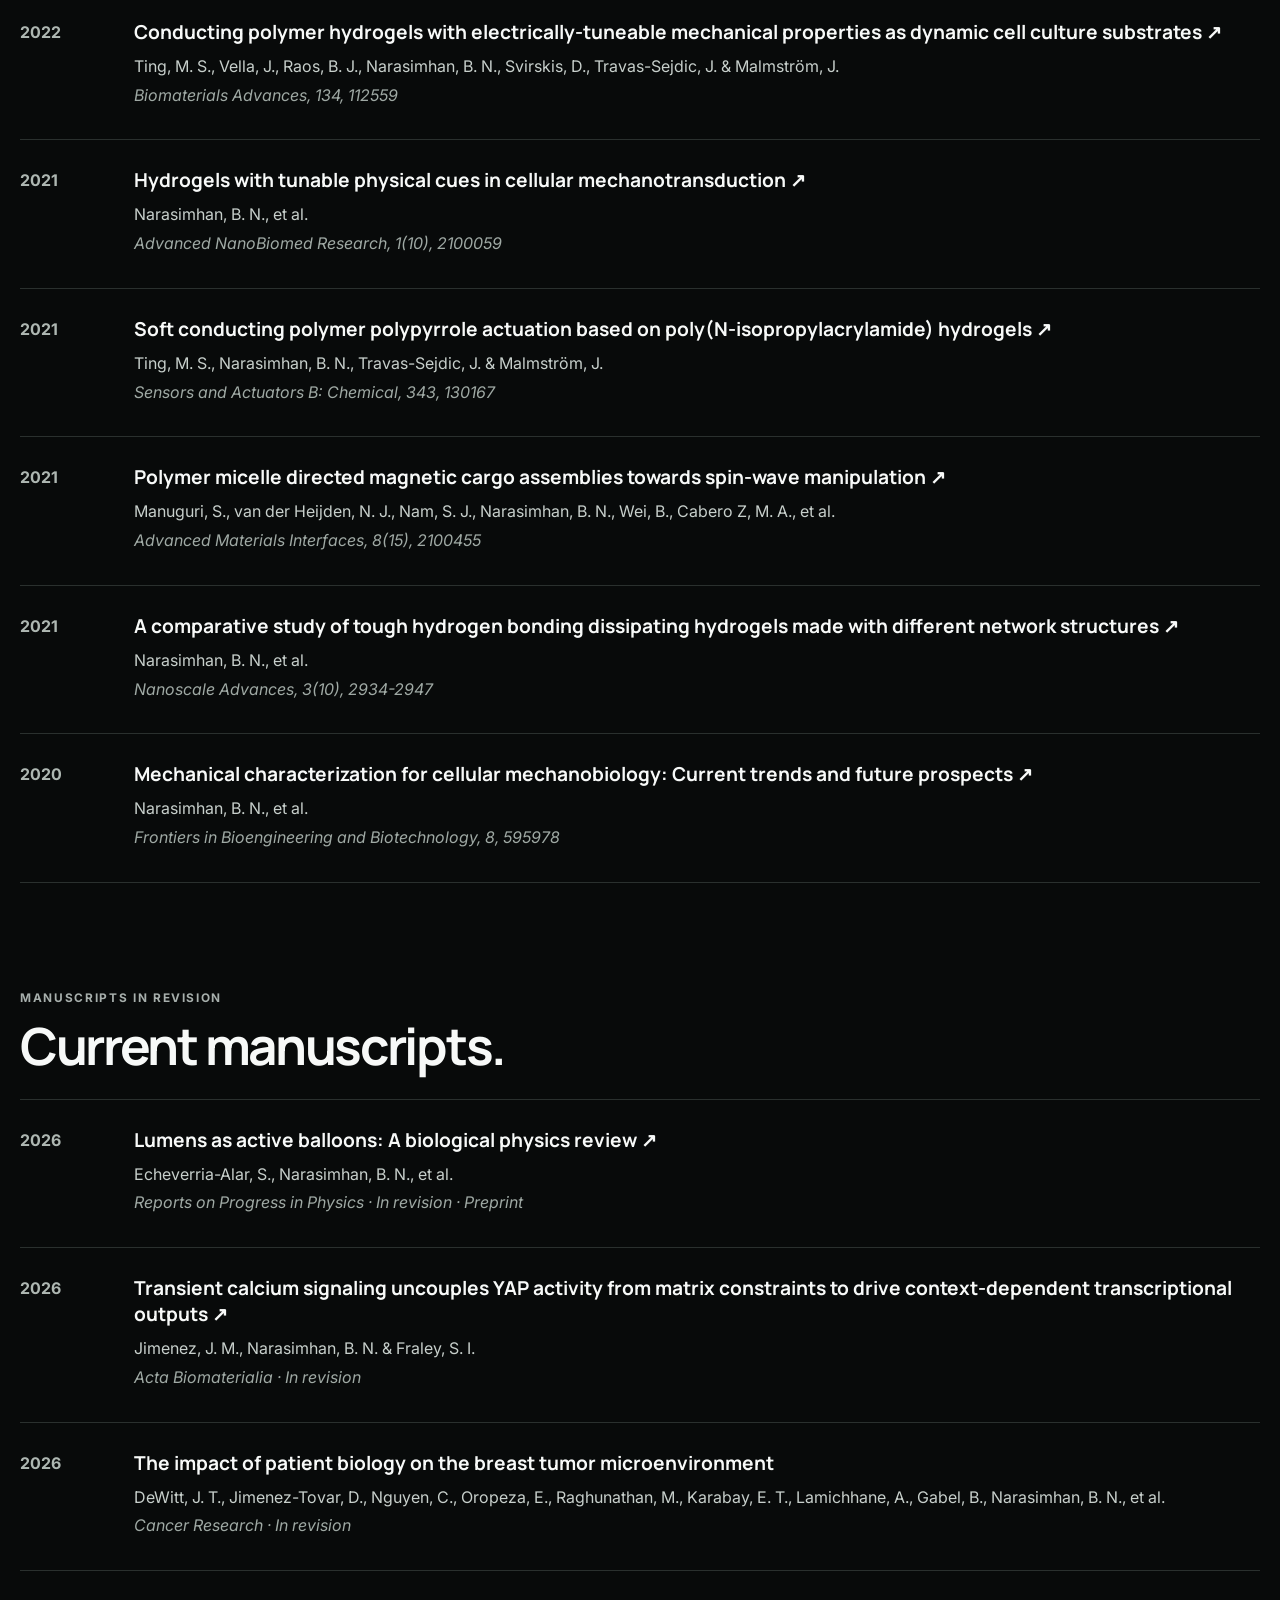
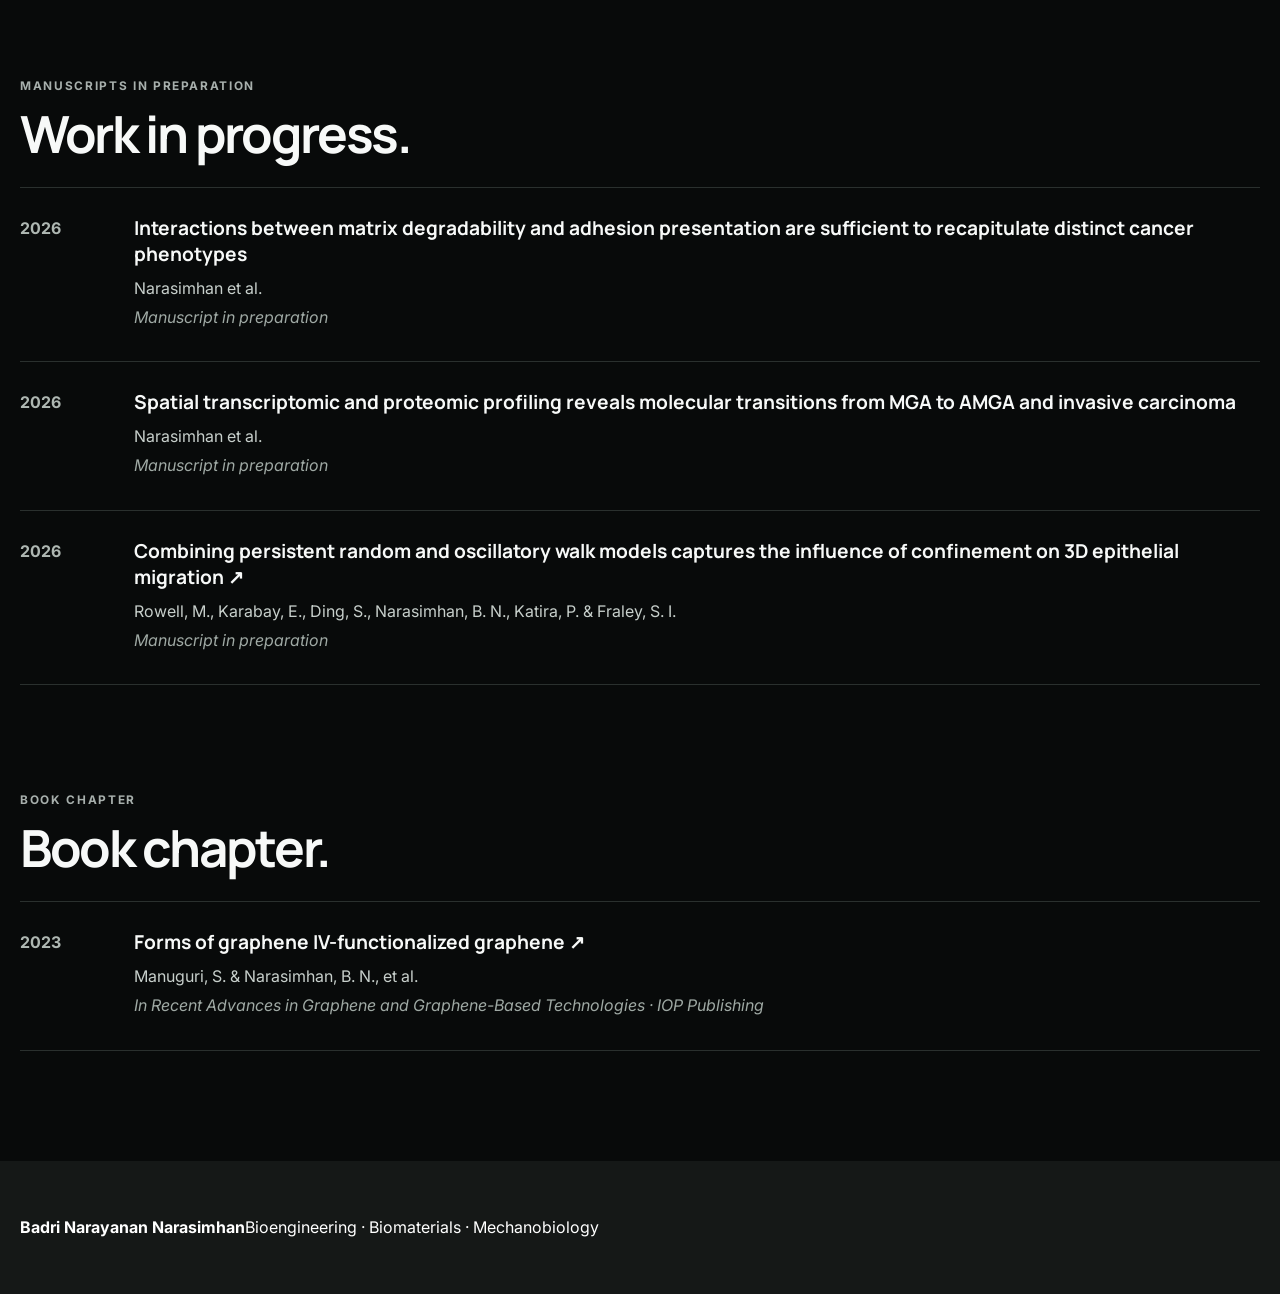
==== commit e66a5a44: "Add files via upload" ====
--- a/publications.html
+++ b/publications.html
@@ -71,8 +71,8 @@
     <h2>Work in progress.</h2>
   </div>
   <div class="full-pub-list">
-    <article class="full-pub"><div class="full-pub-year">2026</div><div><h3>Interactions between matrix degradability and adhesion presentation are sufficient to recapitulate distinct cancer phenotypes</h3><p>Narasimhan, B. N., Echeverria-Alar, S., Ding, S., Ivaturi, R., Zhang, D. &amp; Fraley, S. I.</p><p class="journal">Manuscript in preparation</p></div></article>
-    <article class="full-pub"><div class="full-pub-year">2026</div><div><h3>Spatial transcriptomic and proteomic profiling reveals molecular transitions from MGA to AMGA and invasive carcinoma</h3><p>Narasimhan, B. N. &amp; Fraley, S. I.</p><p class="journal">Manuscript in preparation</p></div></article>
+    <article class="full-pub"><div class="full-pub-year">2026</div><div><h3>Interactions between matrix degradability and adhesion presentation are sufficient to recapitulate distinct cancer phenotypes</h3><p>Narasimhan et al.</p><p class="journal">Manuscript in preparation</p></div></article>
+    <article class="full-pub"><div class="full-pub-year">2026</div><div><h3>Spatial transcriptomic and proteomic profiling reveals molecular transitions from MGA to AMGA and invasive carcinoma</h3><p>Narasimhan et al.</p><p class="journal">Manuscript in preparation</p></div></article>
     <article class="full-pub"><div class="full-pub-year">2026</div><div><h3><a href="https://www.cell.com/biophysj/fulltext/S0006-3495(24)02418-4" target="_blank" rel="noopener">Combining persistent random and oscillatory walk models captures the influence of confinement on 3D epithelial migration ↗</a></h3><p>Rowell, M., Karabay, E., Ding, S., Narasimhan, B. N., Katira, P. &amp; Fraley, S. I.</p><p class="journal">Manuscript in preparation</p></div></article>
   </div>
 </section>
--- a/style.css
+++ b/style.css
@@ -1890,3 +1890,52 @@
   .hero-mark-v10 .dot-d { left:49px; top:44px; width:6px; height:6px; }
   .hero-mark-v10 .dot-e { left:83px; top:45px; width:6px; height:6px; }
 }
+
+/* ===== Version 12: hero spacing refinement ===== */
+.hero-brand-lockup {
+  margin-bottom: 46px;
+}
+
+.hero-subline-v10 {
+  margin-bottom: 46px !important;
+}
+
+.hero-text-v10 {
+  margin-top: 0;
+}
+
+@media (max-width: 900px) {
+  .hero-brand-lockup {
+    margin-bottom: 34px;
+  }
+  .hero-subline-v10 {
+    margin-bottom: 36px !important;
+  }
+}
+
+@media (max-width: 700px) {
+  .hero-brand-lockup {
+    margin-bottom: 28px;
+  }
+  .hero-subline-v10 {
+    margin-bottom: 30px !important;
+  }
+}
+
+
+/* ===== Version 13: cleaner hero typography ===== */
+.hero-brand-lockup h1 {
+  font-family: "Inter", sans-serif;
+  font-weight: 600;
+  font-size: clamp(4.05rem, 7.05vw, 6.85rem);
+  line-height: .91;
+  letter-spacing: -.055em;
+}
+
+@media (max-width: 760px) {
+  .hero-brand-lockup h1 {
+    font-size: clamp(3.25rem, 15vw, 5rem);
+    line-height: .93;
+    letter-spacing: -.045em;
+  }
+}
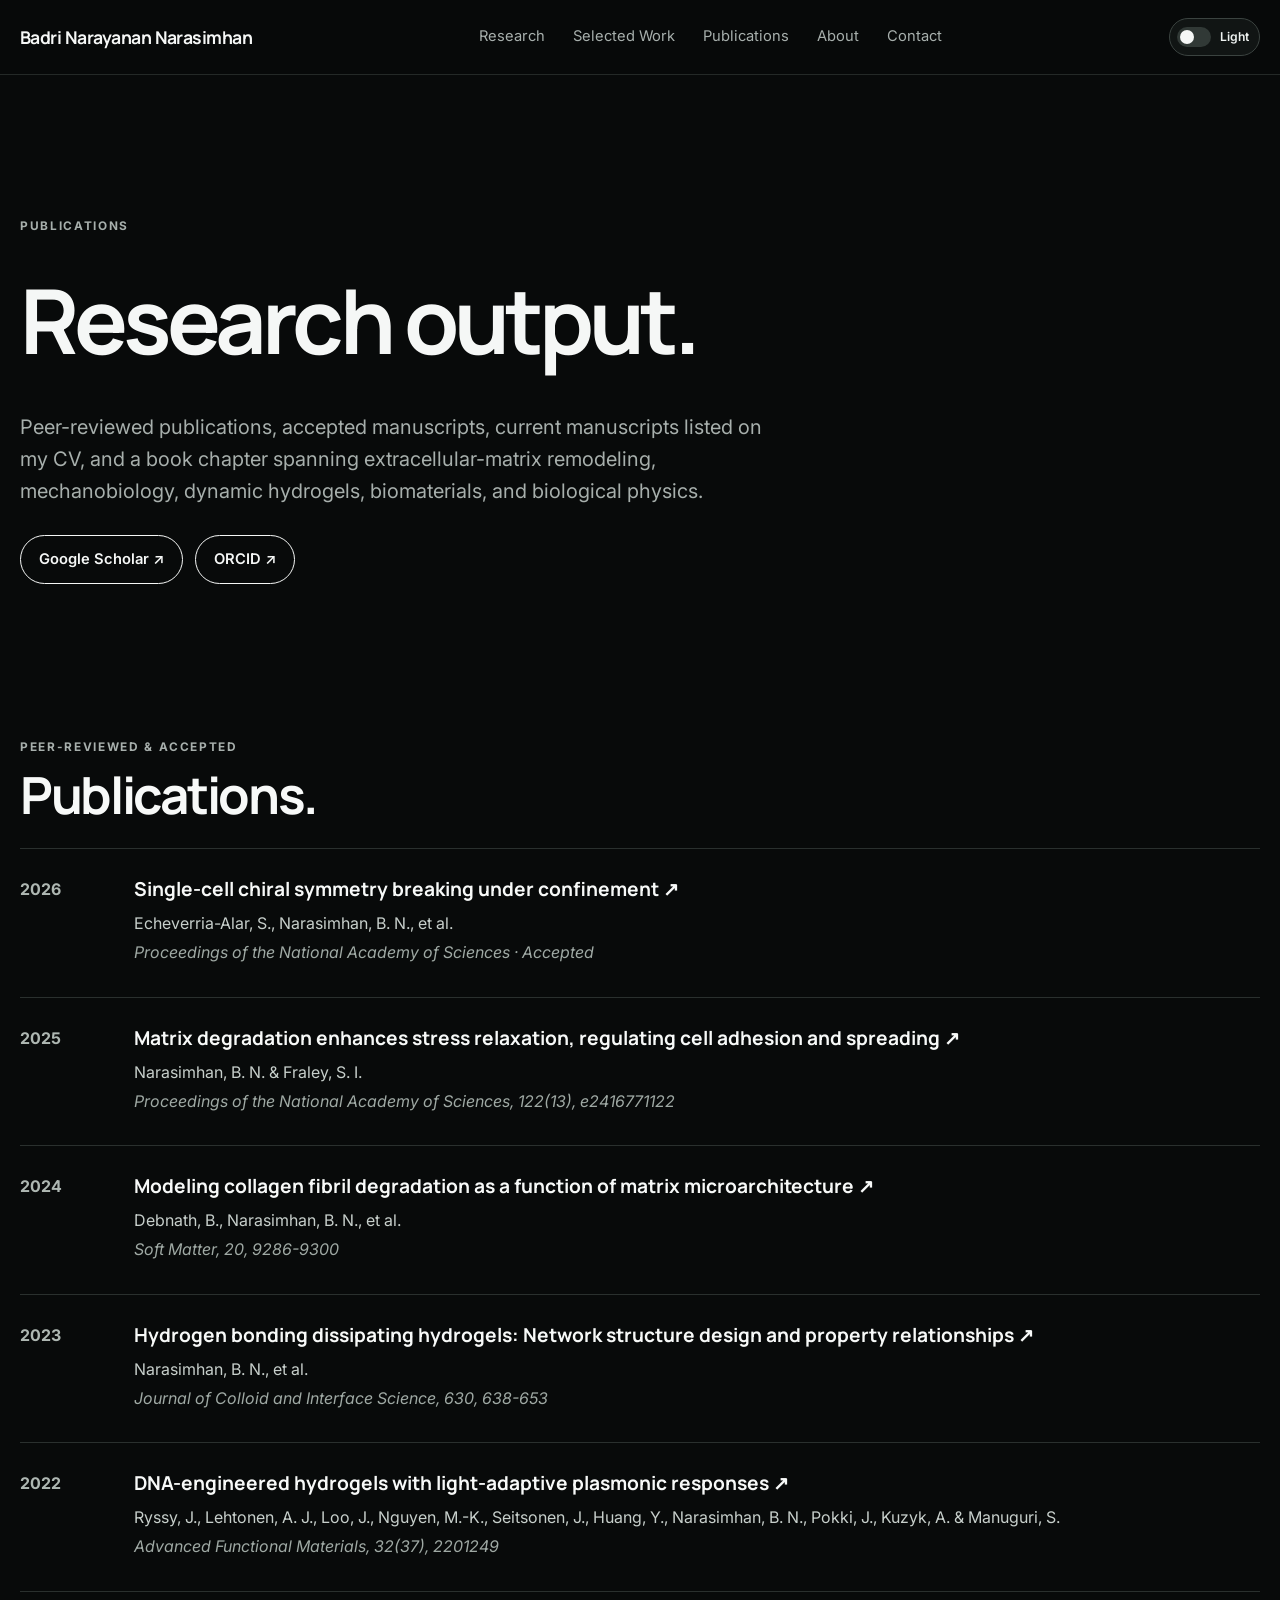
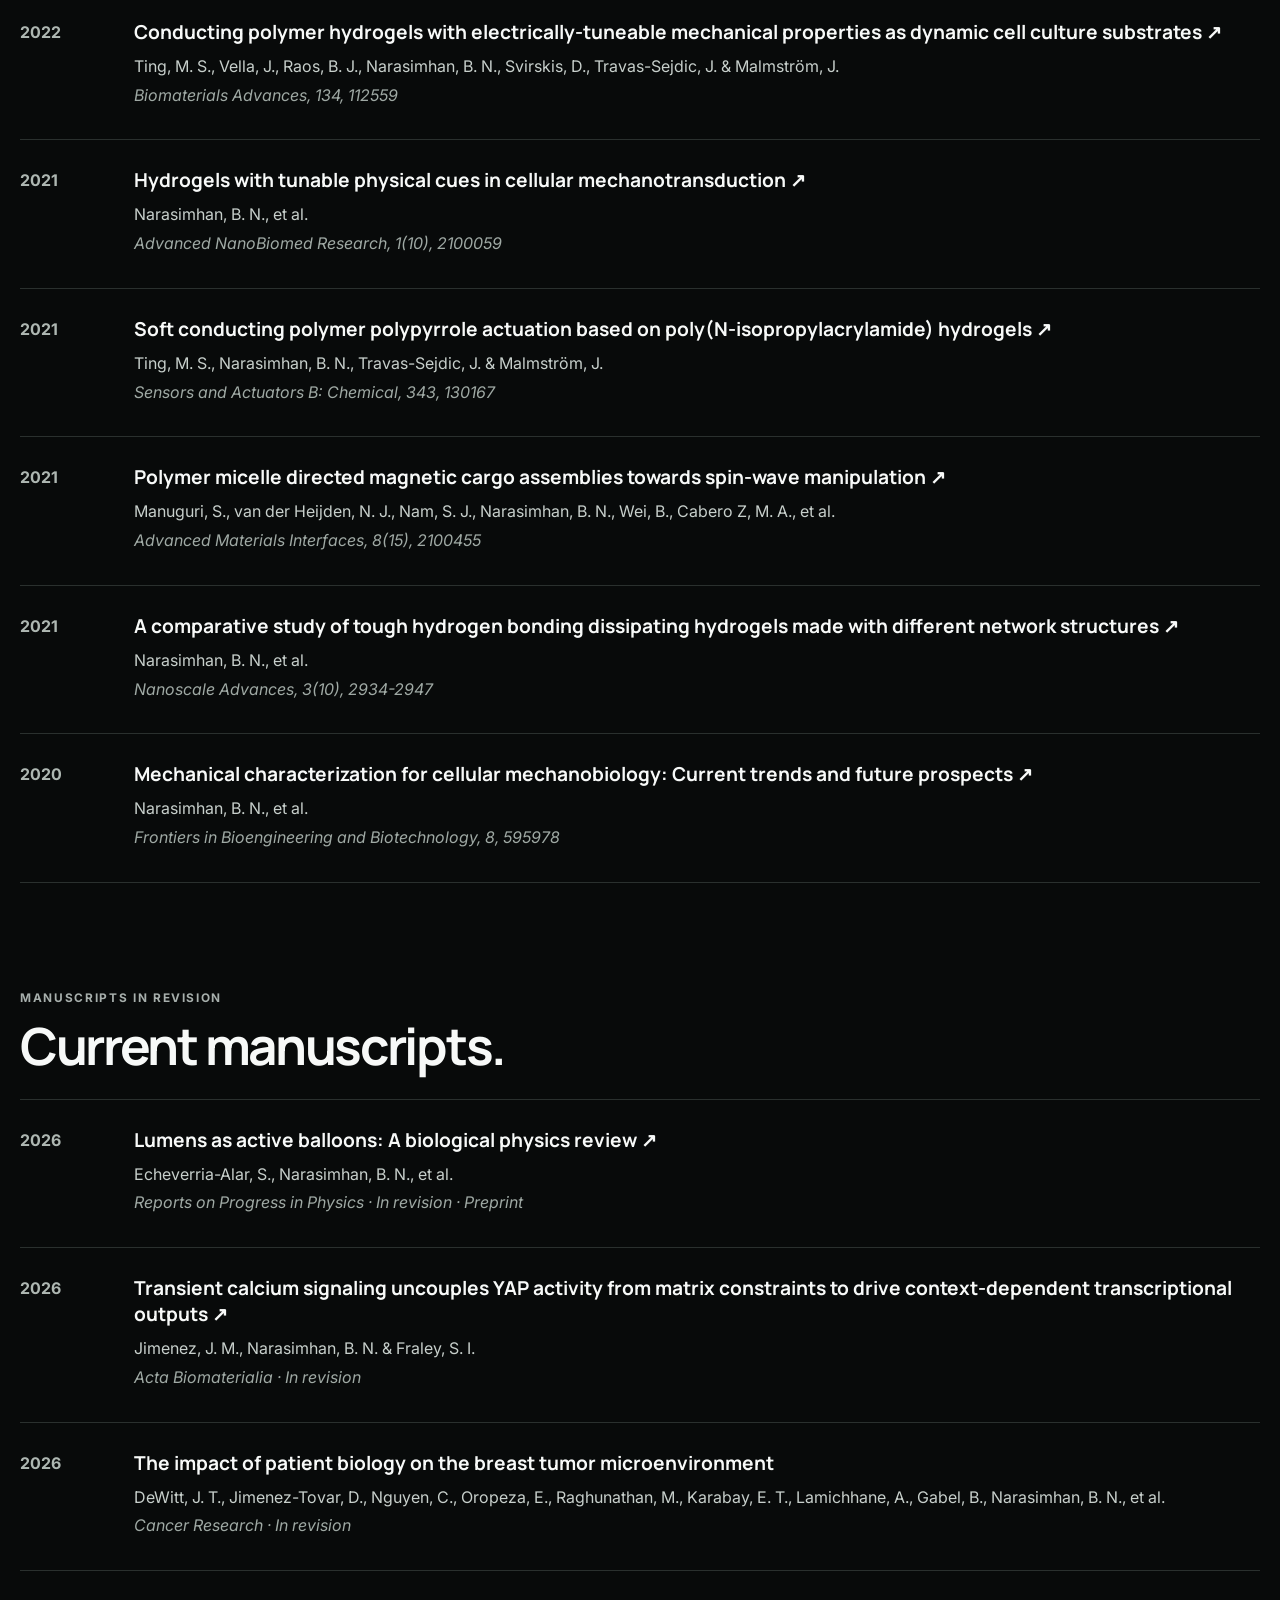
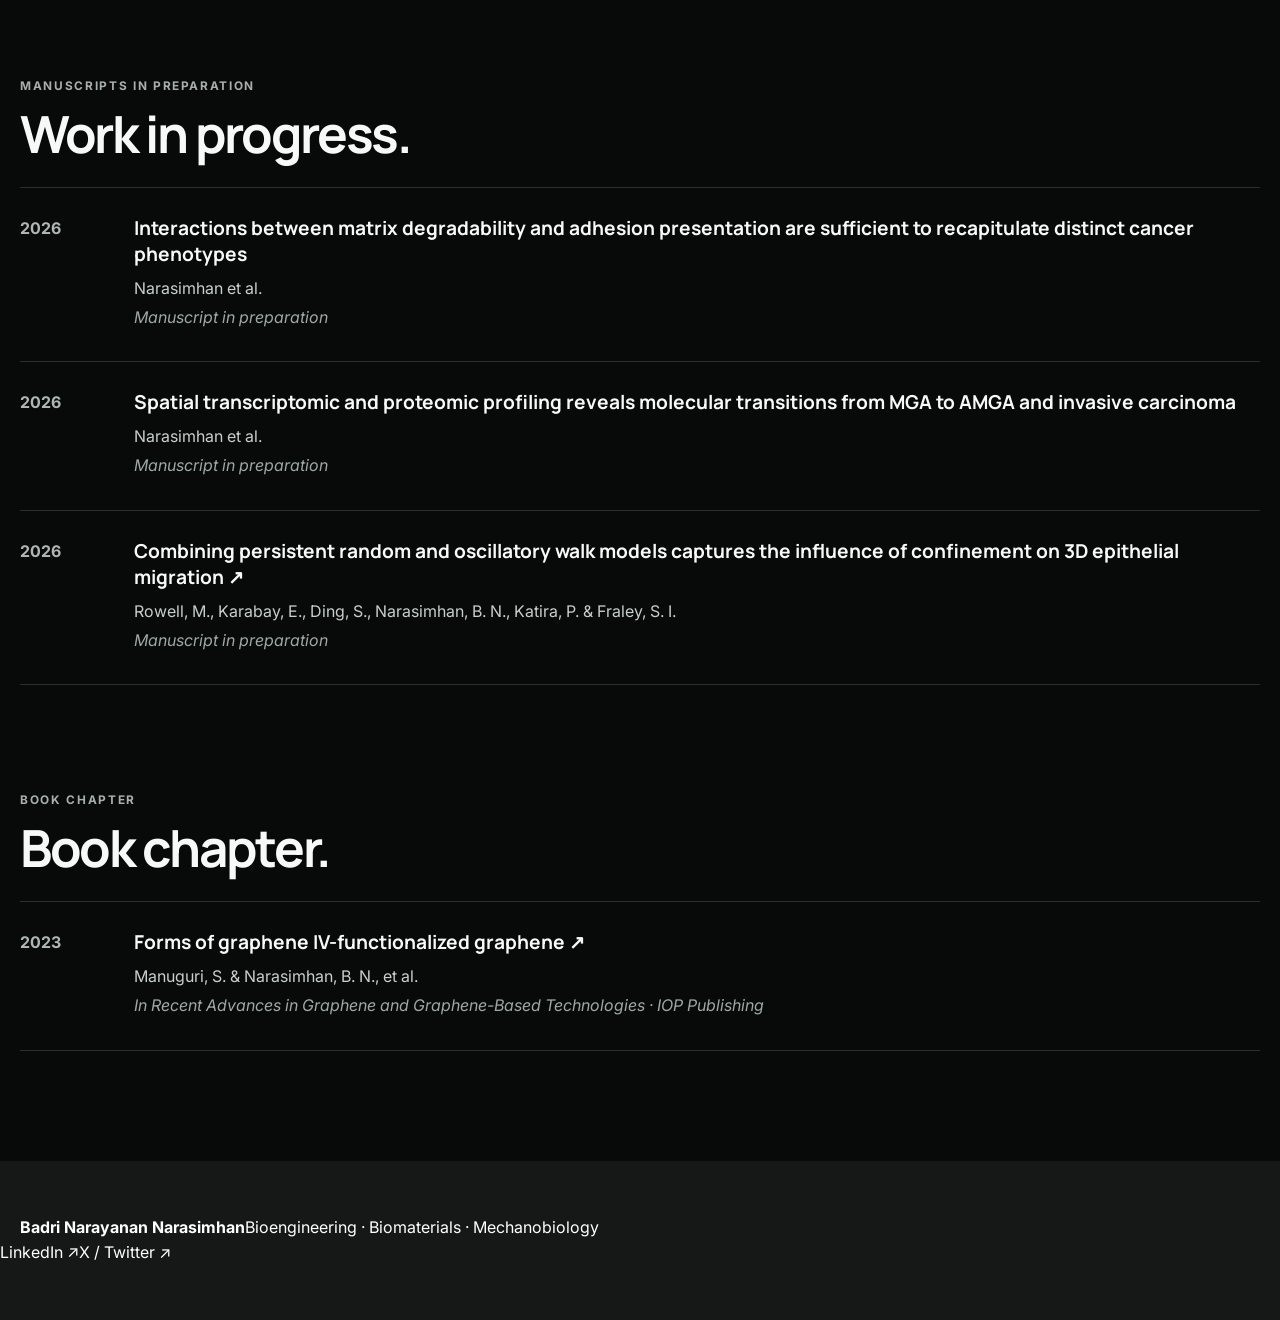
==== commit 9ffc0544: "Add files via upload" ====
--- a/publications.html
+++ b/publications.html
@@ -20,6 +20,10 @@
       <a href="index.html#about">About</a>
       <a href="index.html#contact">Contact</a>
     </nav>
+      <button class="theme-toggle" type="button" aria-label="Switch to light background" aria-pressed="false">
+        <span class="theme-toggle-track" aria-hidden="true"><span class="theme-toggle-knob"></span></span>
+        <span class="theme-toggle-label">Light</span>
+      </button>
   </div>
 </header>
 <main>
@@ -87,5 +91,34 @@
   </div>
 </section>
 </main>
-<footer class="site-footer"><div class="container"><strong>Badri Narayanan Narasimhan</strong><span>Bioengineering · Biomaterials · Mechanobiology</span></div></footer>
+<footer class="site-footer"><div class="container"><strong>Badri Narayanan Narasimhan</strong><span>Bioengineering · Biomaterials · Mechanobiology</span></div><div class="social-links"><a href="https://www.linkedin.com/in/badri-narayanan-narasimhan-9518b510/" target="_blank" rel="noopener noreferrer">LinkedIn ↗</a><a href="https://x.com/badz_nithin" target="_blank" rel="noopener noreferrer">X / Twitter ↗</a></div></footer>
+
+  <script>
+    (function () {
+      const button = document.querySelector('.theme-toggle');
+      if (!button) return;
+
+      function applyTheme(light) {
+        document.body.classList.toggle('light-theme', light);
+        button.setAttribute('aria-pressed', light ? 'true' : 'false');
+        button.setAttribute('aria-label', light ? 'Switch to dark background' : 'Switch to light background');
+        const label = button.querySelector('.theme-toggle-label');
+        if (label) label.textContent = light ? 'Dark' : 'Light';
+      }
+
+      let light = false;
+      try {
+        light = localStorage.getItem('badri-site-theme') === 'light';
+      } catch (e) {}
+      applyTheme(light);
+
+      button.addEventListener('click', function () {
+        const nextLight = !document.body.classList.contains('light-theme');
+        applyTheme(nextLight);
+        try {
+          localStorage.setItem('badri-site-theme', nextLight ? 'light' : 'dark');
+        } catch (e) {}
+      });
+    })();
+  </script>
 </body></html>
--- a/style.css
+++ b/style.css
@@ -1939,3 +1939,224 @@
     letter-spacing: -.045em;
   }
 }
+
+
+/* ===== Version 14: global dark/light comparison switch ===== */
+.theme-toggle {
+  flex: 0 0 auto;
+  display: inline-flex;
+  align-items: center;
+  gap: 9px;
+  min-height: 38px;
+  padding: 5px 10px 5px 7px;
+  border: 1px solid #3b4340;
+  border-radius: 999px;
+  background: #111514;
+  color: #eef2f0;
+  font: 600 .76rem/1 "Inter", sans-serif;
+  cursor: pointer;
+}
+.theme-toggle-track {
+  position: relative;
+  width: 34px;
+  height: 20px;
+  border-radius: 999px;
+  background: #313936;
+  transition: background .2s ease;
+}
+.theme-toggle-knob {
+  position: absolute;
+  top: 3px;
+  left: 3px;
+  width: 14px;
+  height: 14px;
+  border-radius: 50%;
+  background: #f5f7f6;
+  transition: transform .2s ease, background .2s ease;
+}
+.theme-toggle-label { min-width: 29px; text-align: left; }
+.theme-toggle:focus-visible { outline: 2px solid #29b875; outline-offset: 3px; }
+
+/* LIGHT MODE: one coherent white website, with dark text */
+body.light-theme {
+  --bg: #ffffff;
+  --surface: #ffffff;
+  --ink: #111514;
+  --muted: #5e6763;
+  --line: #dce2df;
+  background: #ffffff !important;
+  color: #111514 !important;
+}
+
+body.light-theme .site-header {
+  background: rgba(255,255,255,.94) !important;
+  border-bottom-color: #e1e6e3 !important;
+}
+body.light-theme .brand,
+body.light-theme .nav a { color: #111514 !important; }
+body.light-theme .nav a:hover { color: #29a96f !important; }
+
+body.light-theme .theme-toggle {
+  background: #ffffff;
+  color: #111514;
+  border-color: #cfd6d2;
+}
+body.light-theme .theme-toggle-track { background: #111514; }
+body.light-theme .theme-toggle-knob {
+  transform: translateX(14px);
+  background: #ffffff;
+}
+
+/* Main surfaces */
+body.light-theme .hero-v10,
+body.light-theme .research-v10,
+body.light-theme .selected-work,
+body.light-theme .state-space-v51,
+body.light-theme .emerging-section,
+body.light-theme .expertise-section,
+body.light-theme .collaboration-band,
+body.light-theme .service-section,
+body.light-theme .publications-band,
+body.light-theme .about-section-wrap,
+body.light-theme .page-hero,
+body.light-theme .publication-section,
+body.light-theme main {
+  background: #ffffff !important;
+  color: #111514 !important;
+}
+
+/* Global typography */
+body.light-theme h1,
+body.light-theme h2,
+body.light-theme h3,
+body.light-theme h4,
+body.light-theme strong,
+body.light-theme .hero-brand-lockup h1,
+body.light-theme .hero-subline-v10,
+body.light-theme .state-space-v51 .state-title-row h2,
+body.light-theme .state-panel h3,
+body.light-theme .collaboration-layout h2,
+body.light-theme .publication-group-heading h2,
+body.light-theme .full-pub,
+body.light-theme .full-pub h3,
+body.light-theme .full-pub h3 a {
+  color: #111514 !important;
+}
+
+body.light-theme p,
+body.light-theme .hero-text-v10,
+body.light-theme .state-intro,
+body.light-theme .collab-lead,
+body.light-theme .collab-highlight p,
+body.light-theme .full-pub p,
+body.light-theme .full-pub .journal,
+body.light-theme .full-pub-year,
+body.light-theme .pub-row span:nth-child(2),
+body.light-theme .project-copy p,
+body.light-theme .project-card-copy p {
+  color: #5e6763 !important;
+}
+
+body.light-theme .eyebrow,
+body.light-theme .section-kicker,
+body.light-theme .work-category,
+body.light-theme .project-meta {
+  color: #747d79 !important;
+}
+
+/* Cards and structural elements */
+body.light-theme .theme-card,
+body.light-theme .direction-card,
+body.light-theme .project-card,
+body.light-theme .feature-project,
+body.light-theme .collab-project,
+body.light-theme .state-panel,
+body.light-theme .expertise-lines article {
+  background: #ffffff !important;
+  color: #111514 !important;
+  border-color: #dce2df !important;
+}
+
+body.light-theme .state-panel {
+  background: #f8faf9 !important;
+}
+body.light-theme .state-tags span {
+  background: #ffffff !important;
+  border-color: #d5ddd9 !important;
+  color: #48514d !important;
+}
+body.light-theme .state-domain,
+body.light-theme .panel-topline,
+body.light-theme .coupling-box small,
+body.light-theme .flow-bridge {
+  color: #747d79 !important;
+}
+body.light-theme .coupling-box,
+body.light-theme .state-bottomline,
+body.light-theme .discipline-chain,
+body.light-theme .service-list,
+body.light-theme .service-list > div,
+body.light-theme .pub-list,
+body.light-theme .pub-row,
+body.light-theme .full-pub-list,
+body.light-theme .full-pub {
+  border-color: #dce2df !important;
+}
+body.light-theme .coupling-box strong,
+body.light-theme .state-bottomline p,
+body.light-theme .discipline-chain span,
+body.light-theme .collab-highlight strong {
+  color: #111514 !important;
+}
+
+/* Buttons and links */
+body.light-theme .button-primary,
+body.light-theme .hero-actions .primary {
+  background: #111514 !important;
+  color: #ffffff !important;
+  border-color: #111514 !important;
+}
+body.light-theme .button-secondary,
+body.light-theme .hero-actions .secondary {
+  background: #ffffff !important;
+  color: #111514 !important;
+  border-color: #aeb7b2 !important;
+}
+body.light-theme .text-link,
+body.light-theme .pub-row,
+body.light-theme .about-links a {
+  color: #111514 !important;
+}
+
+/* Interaction logo keeps the colored interaction dots */
+body.light-theme .hero-mark-v10 i:first-child { color: #111514 !important; }
+body.light-theme .hero-mark-v10 i:nth-child(2) { color: #2787c8 !important; }
+body.light-theme .interaction-dot { background: #ef565b !important; }
+
+/* Images and pale image fields remain readable */
+body.light-theme .project-image,
+body.light-theme .collab-image {
+  background: #f4f6f5 !important;
+}
+
+/* Footer follows selected mode */
+body.light-theme footer,
+body.light-theme .site-footer {
+  background: #f5f7f6 !important;
+  color: #111514 !important;
+  border-top: 1px solid #dce2df;
+}
+body.light-theme footer p,
+body.light-theme .site-footer span,
+body.light-theme .footer-right a {
+  color: #5e6763 !important;
+}
+
+@media (max-width: 1080px) {
+  .nav-wrap { gap: 18px; }
+  .nav { gap: 17px; }
+}
+@media (max-width: 900px) {
+  .theme-toggle-label { display: none; }
+  .theme-toggle { padding-right: 7px; }
+}
